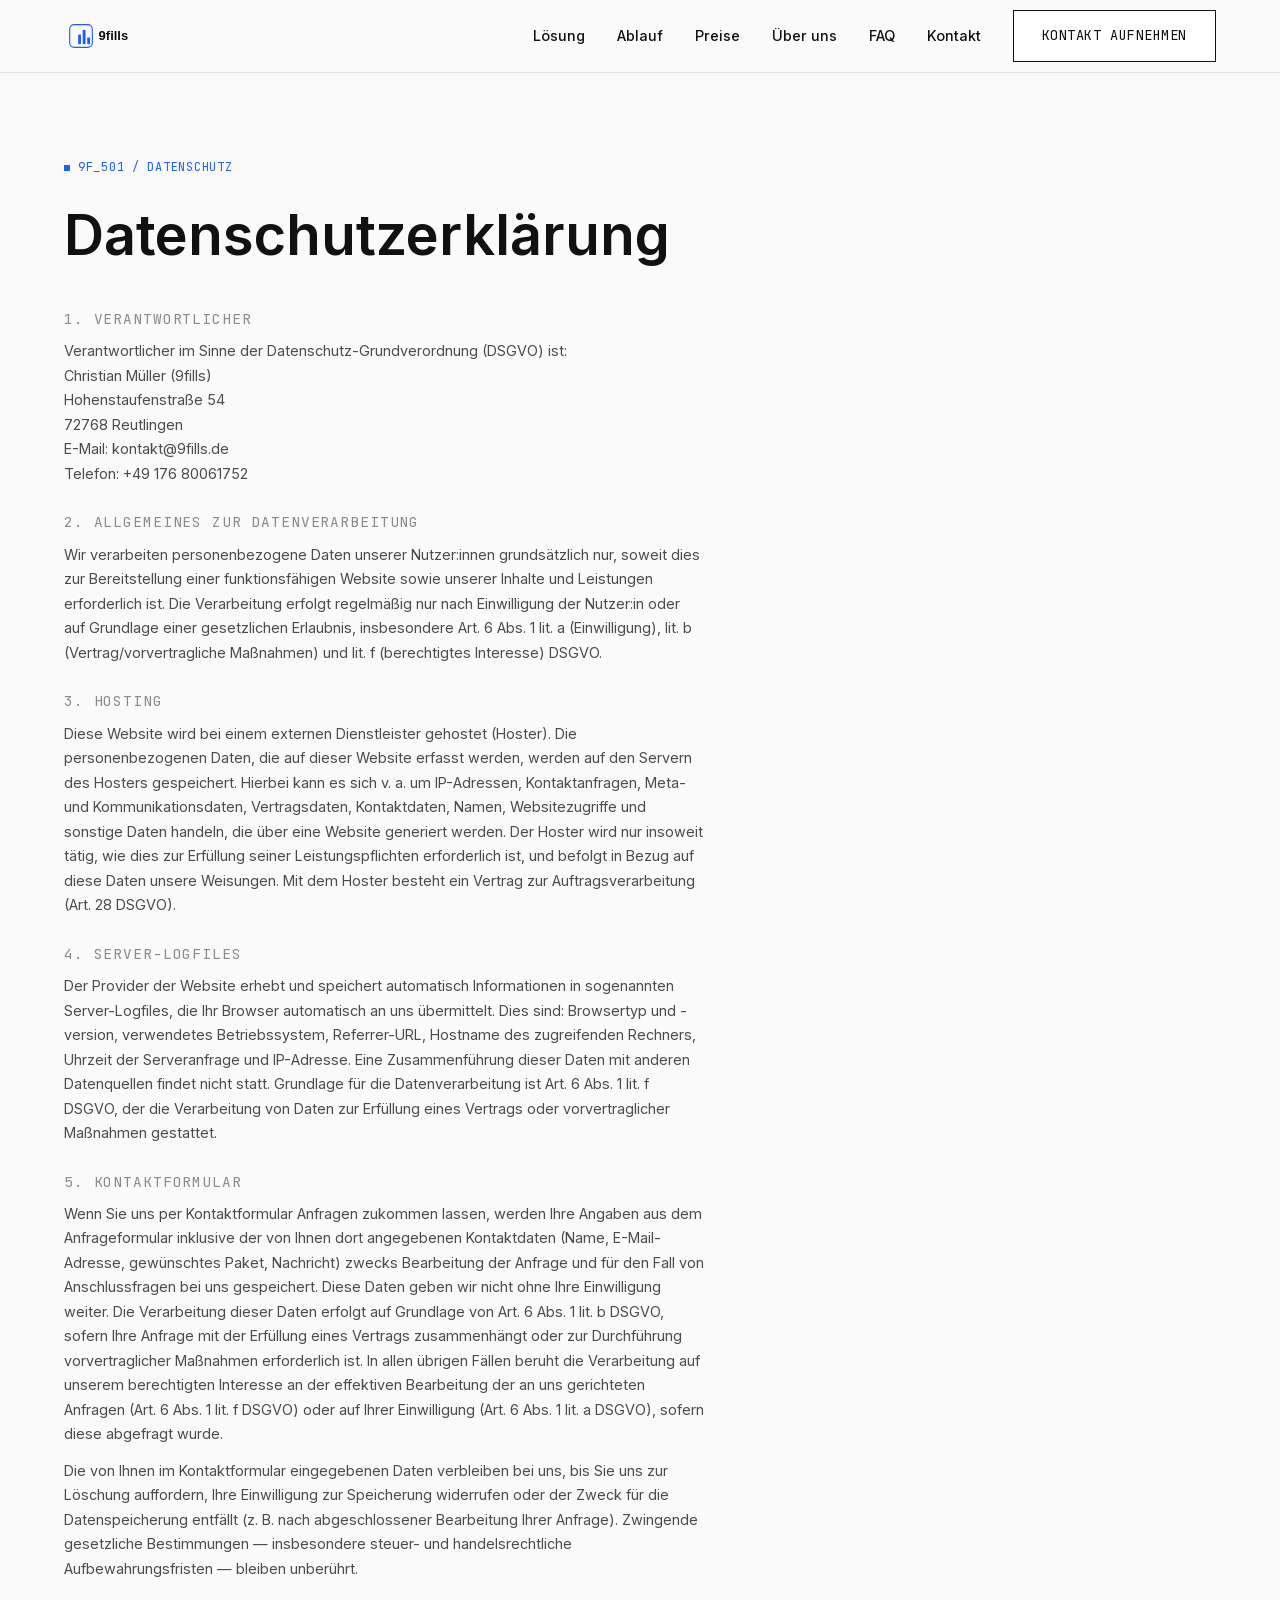
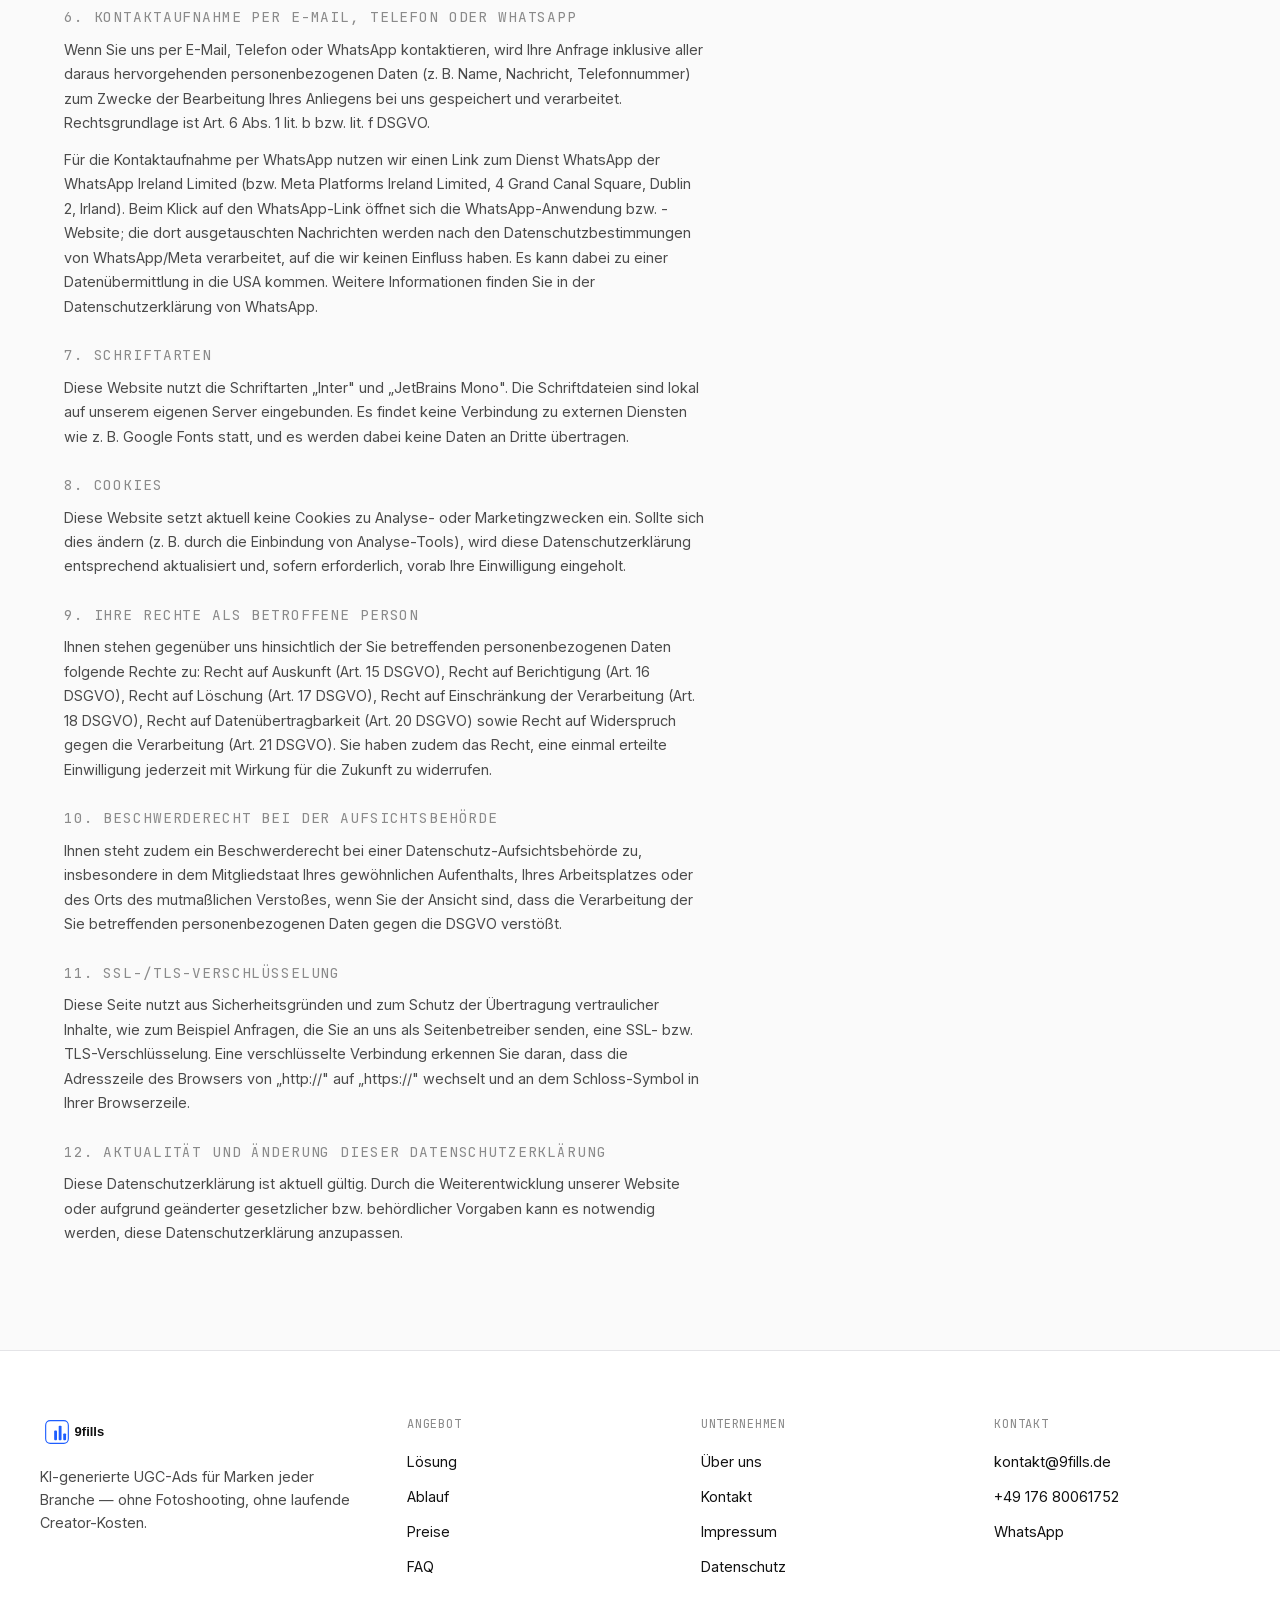
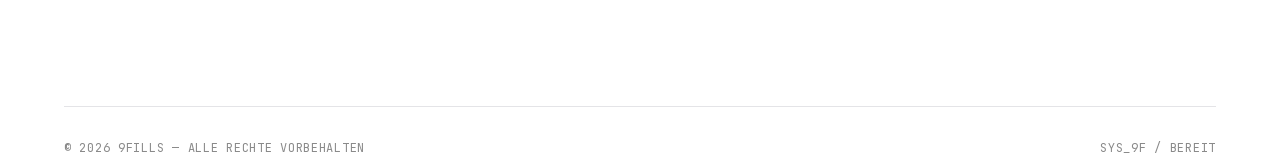
==== datenschutz.html @ e7138eb1 "Initial commit: 9fills website" ====
<!DOCTYPE html>
<html lang="de">
<head>
<meta charset="UTF-8">
<meta name="viewport" content="width=device-width, initial-scale=1.0">
<title>Datenschutz — 9fills</title>
<meta name="description" content="Datenschutzerklärung von 9fills.">
<link rel="icon" type="image/svg+xml" href="assets/9fills-favicon.svg">
<link rel="stylesheet" href="css/style.css?v=6">
</head>
<body>
<a class="skip-link" href="#main">Zum Inhalt springen</a>

<header class="site-header">
  <div class="container header-inner">
    <a href="index.html" class="logo" aria-label="9fills — zur Startseite">
      <img src="assets/9fills-logo-combined-inter.svg" alt="9fills" width="160" height="40">
    </a>
    <div class="nav-wrap">
      <nav class="main-nav" aria-label="Hauptnavigation">
        <ul>
          <li><a href="index.html#loesung">Lösung</a></li>
          <li><a href="index.html#ablauf">Ablauf</a></li>
          <li><a href="index.html#preise">Preise</a></li>
          <li><a href="index.html#ueber-uns">Über uns</a></li>
          <li><a href="index.html#faq">FAQ</a></li>
          <li><a href="index.html#kontakt">Kontakt</a></li>
        </ul>
      </nav>
      <a href="index.html#kontakt" class="btn header-cta">Kontakt aufnehmen</a>
      <button class="nav-toggle" id="nav-toggle" aria-expanded="false" aria-controls="mobile-nav" aria-label="Menü öffnen">
        <span></span><span></span><span></span>
      </button>
    </div>
  </div>
  <nav class="mobile-nav" id="mobile-nav" aria-label="Mobile Navigation">
    <ul>
      <li><a href="index.html#loesung">Lösung</a></li>
      <li><a href="index.html#ablauf">Ablauf</a></li>
      <li><a href="index.html#preise">Preise</a></li>
      <li><a href="index.html#ueber-uns">Über uns</a></li>
      <li><a href="index.html#faq">FAQ</a></li>
      <li><a href="index.html#kontakt">Kontakt</a></li>
    </ul>
  </nav>
</header>

<main id="main">
  <section class="section">
    <div class="container">
      <p class="mono-label eyebrow">9F_501 / DATENSCHUTZ</p>
      <h1 style="margin-top:24px;">Datenschutzerklärung</h1>

      <!-- TODO: vor Live-Schaltung durch einen Anwalt oder Fachdienst (z.B. eRecht24, Trusted Shops) prüfen lassen. -->
      <div class="legal-block">
        <div>
          <p class="mono-label">1. Verantwortlicher</p>
          <p>
            Verantwortlicher im Sinne der Datenschutz-Grundverordnung (DSGVO) ist:<br>
            Christian Müller (9fills)<br>
            Hohenstaufenstraße 54<br>
            72768 Reutlingen<br>
            E-Mail: <a href="mailto:kontakt@9fills.de">kontakt@9fills.de</a><br>
            Telefon: <a href="tel:+4917680061752">+49 176 80061752</a>
          </p>
        </div>

        <div>
          <p class="mono-label">2. Allgemeines zur Datenverarbeitung</p>
          <p>
            Wir verarbeiten personenbezogene Daten unserer Nutzer:innen grundsätzlich nur, soweit dies zur Bereitstellung einer funktionsfähigen Website sowie unserer Inhalte und Leistungen erforderlich ist. Die Verarbeitung erfolgt regelmäßig nur nach Einwilligung der Nutzer:in oder auf Grundlage einer gesetzlichen Erlaubnis, insbesondere Art. 6 Abs. 1 lit. a (Einwilligung), lit. b (Vertrag/vorvertragliche Maßnahmen) und lit. f (berechtigtes Interesse) DSGVO.
          </p>
        </div>

        <div>
          <p class="mono-label">3. Hosting</p>
          <!-- TODO: durch echten Hosting-Anbieter und dessen Standort ersetzen, sobald die Seite live geschaltet ist -->
          <p>
            Diese Website wird bei einem externen Dienstleister gehostet (Hoster). Die personenbezogenen Daten, die auf dieser Website erfasst werden, werden auf den Servern des Hosters gespeichert. Hierbei kann es sich v. a. um IP-Adressen, Kontaktanfragen, Meta- und Kommunikationsdaten, Vertragsdaten, Kontaktdaten, Namen, Websitezugriffe und sonstige Daten handeln, die über eine Website generiert werden. Der Hoster wird nur insoweit tätig, wie dies zur Erfüllung seiner Leistungspflichten erforderlich ist, und befolgt in Bezug auf diese Daten unsere Weisungen. Mit dem Hoster besteht ein Vertrag zur Auftragsverarbeitung (Art. 28 DSGVO).
          </p>
        </div>

        <div>
          <p class="mono-label">4. Server-Logfiles</p>
          <p>
            Der Provider der Website erhebt und speichert automatisch Informationen in sogenannten Server-Logfiles, die Ihr Browser automatisch an uns übermittelt. Dies sind: Browsertyp und -version, verwendetes Betriebssystem, Referrer-URL, Hostname des zugreifenden Rechners, Uhrzeit der Serveranfrage und IP-Adresse. Eine Zusammenführung dieser Daten mit anderen Datenquellen findet nicht statt. Grundlage für die Datenverarbeitung ist Art. 6 Abs. 1 lit. f DSGVO, der die Verarbeitung von Daten zur Erfüllung eines Vertrags oder vorvertraglicher Maßnahmen gestattet.
          </p>
        </div>

        <div>
          <p class="mono-label">5. Kontaktformular</p>
          <p>
            Wenn Sie uns per Kontaktformular Anfragen zukommen lassen, werden Ihre Angaben aus dem Anfrageformular inklusive der von Ihnen dort angegebenen Kontaktdaten (Name, E-Mail-Adresse, gewünschtes Paket, Nachricht) zwecks Bearbeitung der Anfrage und für den Fall von Anschlussfragen bei uns gespeichert. Diese Daten geben wir nicht ohne Ihre Einwilligung weiter. Die Verarbeitung dieser Daten erfolgt auf Grundlage von Art. 6 Abs. 1 lit. b DSGVO, sofern Ihre Anfrage mit der Erfüllung eines Vertrags zusammenhängt oder zur Durchführung vorvertraglicher Maßnahmen erforderlich ist. In allen übrigen Fällen beruht die Verarbeitung auf unserem berechtigten Interesse an der effektiven Bearbeitung der an uns gerichteten Anfragen (Art. 6 Abs. 1 lit. f DSGVO) oder auf Ihrer Einwilligung (Art. 6 Abs. 1 lit. a DSGVO), sofern diese abgefragt wurde.
          </p>
          <p style="margin-top:12px;">
            Die von Ihnen im Kontaktformular eingegebenen Daten verbleiben bei uns, bis Sie uns zur Löschung auffordern, Ihre Einwilligung zur Speicherung widerrufen oder der Zweck für die Datenspeicherung entfällt (z. B. nach abgeschlossener Bearbeitung Ihrer Anfrage). Zwingende gesetzliche Bestimmungen — insbesondere steuer- und handelsrechtliche Aufbewahrungsfristen — bleiben unberührt.
          </p>
          <!-- TODO: sobald ein echter Formular-Endpunkt (z.B. E-Mail-Versand, CRM) angebunden ist, hier ergänzen, welcher Dienst konkret genutzt wird. -->
        </div>

        <div>
          <p class="mono-label">6. Kontaktaufnahme per E-Mail, Telefon oder WhatsApp</p>
          <p>
            Wenn Sie uns per E-Mail, Telefon oder WhatsApp kontaktieren, wird Ihre Anfrage inklusive aller daraus hervorgehenden personenbezogenen Daten (z. B. Name, Nachricht, Telefonnummer) zum Zwecke der Bearbeitung Ihres Anliegens bei uns gespeichert und verarbeitet. Rechtsgrundlage ist Art. 6 Abs. 1 lit. b bzw. lit. f DSGVO.
          </p>
          <p style="margin-top:12px;">
            Für die Kontaktaufnahme per WhatsApp nutzen wir einen Link zum Dienst WhatsApp der WhatsApp Ireland Limited (bzw. Meta Platforms Ireland Limited, 4 Grand Canal Square, Dublin 2, Irland). Beim Klick auf den WhatsApp-Link öffnet sich die WhatsApp-Anwendung bzw. -Website; die dort ausgetauschten Nachrichten werden nach den Datenschutzbestimmungen von WhatsApp/Meta verarbeitet, auf die wir keinen Einfluss haben. Es kann dabei zu einer Datenübermittlung in die USA kommen. Weitere Informationen finden Sie in der <a href="https://www.whatsapp.com/legal/privacy-policy" target="_blank" rel="noopener">Datenschutzerklärung von WhatsApp</a>.
          </p>
        </div>

        <div>
          <p class="mono-label">7. Schriftarten</p>
          <p>
            Diese Website nutzt die Schriftarten „Inter" und „JetBrains Mono". Die Schriftdateien sind lokal auf unserem eigenen Server eingebunden. Es findet keine Verbindung zu externen Diensten wie z. B. Google Fonts statt, und es werden dabei keine Daten an Dritte übertragen.
          </p>
        </div>

        <div>
          <p class="mono-label">8. Cookies</p>
          <p>
            Diese Website setzt aktuell keine Cookies zu Analyse- oder Marketingzwecken ein. Sollte sich dies ändern (z. B. durch die Einbindung von Analyse-Tools), wird diese Datenschutzerklärung entsprechend aktualisiert und, sofern erforderlich, vorab Ihre Einwilligung eingeholt.
          </p>
        </div>

        <div>
          <p class="mono-label">9. Ihre Rechte als betroffene Person</p>
          <p>
            Ihnen stehen gegenüber uns hinsichtlich der Sie betreffenden personenbezogenen Daten folgende Rechte zu: Recht auf Auskunft (Art. 15 DSGVO), Recht auf Berichtigung (Art. 16 DSGVO), Recht auf Löschung (Art. 17 DSGVO), Recht auf Einschränkung der Verarbeitung (Art. 18 DSGVO), Recht auf Datenübertragbarkeit (Art. 20 DSGVO) sowie Recht auf Widerspruch gegen die Verarbeitung (Art. 21 DSGVO). Sie haben zudem das Recht, eine einmal erteilte Einwilligung jederzeit mit Wirkung für die Zukunft zu widerrufen.
          </p>
        </div>

        <div>
          <p class="mono-label">10. Beschwerderecht bei der Aufsichtsbehörde</p>
          <p>
            Ihnen steht zudem ein Beschwerderecht bei einer Datenschutz-Aufsichtsbehörde zu, insbesondere in dem Mitgliedstaat Ihres gewöhnlichen Aufenthalts, Ihres Arbeitsplatzes oder des Orts des mutmaßlichen Verstoßes, wenn Sie der Ansicht sind, dass die Verarbeitung der Sie betreffenden personenbezogenen Daten gegen die DSGVO verstößt.
          </p>
        </div>

        <div>
          <p class="mono-label">11. SSL-/TLS-Verschlüsselung</p>
          <!-- TODO: sicherstellen, dass die Live-Domain per SSL/TLS (https) ausgeliefert wird, und diesen Abschnitt entsprechend bestätigen -->
          <p>
            Diese Seite nutzt aus Sicherheitsgründen und zum Schutz der Übertragung vertraulicher Inhalte, wie zum Beispiel Anfragen, die Sie an uns als Seitenbetreiber senden, eine SSL- bzw. TLS-Verschlüsselung. Eine verschlüsselte Verbindung erkennen Sie daran, dass die Adresszeile des Browsers von „http://" auf „https://" wechselt und an dem Schloss-Symbol in Ihrer Browserzeile.
          </p>
        </div>

        <div>
          <p class="mono-label">12. Aktualität und Änderung dieser Datenschutzerklärung</p>
          <p>
            Diese Datenschutzerklärung ist aktuell gültig. Durch die Weiterentwicklung unserer Website oder aufgrund geänderter gesetzlicher bzw. behördlicher Vorgaben kann es notwendig werden, diese Datenschutzerklärung anzupassen.
          </p>
        </div>
      </div>
    </div>
  </section>
</main>

<footer class="site-footer">
  <div class="container footer-inner">
    <div class="footer-about">
      <a href="index.html" class="logo" aria-label="9fills — zur Startseite">
        <img src="assets/9fills-logo-combined-inter.svg" alt="9fills" width="140" height="35">
      </a>
      <p>KI-generierte UGC-Ads für Marken jeder Branche — ohne Fotoshooting, ohne laufende Creator-Kosten.</p>
    </div>

    <div class="footer-col">
      <p class="mono-label">Angebot</p>
      <ul>
        <li><a href="index.html#loesung">Lösung</a></li>
        <li><a href="index.html#ablauf">Ablauf</a></li>
        <li><a href="index.html#preise">Preise</a></li>
        <li><a href="index.html#faq">FAQ</a></li>
      </ul>
    </div>

    <div class="footer-col">
      <p class="mono-label">Unternehmen</p>
      <ul>
        <li><a href="index.html#ueber-uns">Über uns</a></li>
        <li><a href="index.html#kontakt">Kontakt</a></li>
        <li><a href="impressum.html">Impressum</a></li>
        <li><a href="datenschutz.html">Datenschutz</a></li>
      </ul>
    </div>

    <div class="footer-col">
      <p class="mono-label">Kontakt</p>
      <ul>
        <li><a href="mailto:kontakt@9fills.de">kontakt@9fills.de</a></li>
        <li><a href="tel:+4917680061752">+49 176 80061752</a></li>
        <li><a href="https://wa.me/4917680061752" target="_blank" rel="noopener">WhatsApp</a></li>
      </ul>
    </div>
  </div>

  <div class="container">
    <div class="footer-bottom">
      <p class="mono-label">© 2026 9FILLS — ALLE RECHTE VORBEHALTEN</p>
      <p class="mono-label">SYS_9F / BEREIT</p>
    </div>
  </div>
</footer>

<script src="js/main.js"></script>
</body>
</html>
---- css/style.css ----
/* =============================================================
   9fills – Stylesheet
   System/Tech-Ästhetik auf hellem Grund.
   ============================================================= */

/* ---------- Lokal gehostete Schriften (statt Google Fonts CDN) ---------- */
@font-face {
  font-family: "Inter";
  font-style: normal;
  font-weight: 400 700;
  font-display: swap;
  src: url("../assets/fonts/inter-variable.woff2") format("woff2");
}
@font-face {
  font-family: "JetBrains Mono";
  font-style: normal;
  font-weight: 400 600;
  font-display: swap;
  src: url("../assets/fonts/jetbrains-mono-variable.woff2") format("woff2");
}

:root {
  --color-brand: #1e5eff;
  --color-brand-dark: #1848cc;
  --color-brand-light: #eef3ff;

  --color-ink: #111111;
  --color-ink-soft: #4b4b4b;
  --color-ink-faint: #8a8a8a;

  --color-bg: #fafafa;
  --color-bg-alt: #f1f2f4;
  --color-border: #e4e4e7;
  --color-white: #ffffff;

  --font-sans: "Inter", -apple-system, BlinkMacSystemFont, "Segoe UI", Roboto,
    Helvetica, Arial, sans-serif;
  --font-mono: "JetBrains Mono", ui-monospace, "SFMono-Regular", Menlo,
    Consolas, monospace;

  --container-max: 1200px;
  --header-height: 72px;
}

/* ---------- Reset ---------- */
*,
*::before,
*::after {
  box-sizing: border-box;
}
html {
  scroll-behavior: smooth;
  scroll-padding-top: calc(var(--header-height) + 24px);
}
body {
  margin: 0;
  font-family: var(--font-sans);
  color: var(--color-ink);
  background: var(--color-bg);
  line-height: 1.6;
  -webkit-font-smoothing: antialiased;
}
img,
svg {
  max-width: 100%;
  display: block;
}
a {
  color: inherit;
  text-decoration: none;
}
ul {
  margin: 0;
  padding: 0;
  list-style: none;
}
h1,
h2,
h3,
h4,
p,
dl,
dd,
figure {
  margin: 0;
}
button {
  font: inherit;
  cursor: pointer;
  background: none;
}
input,
textarea,
select {
  font: inherit;
  color: inherit;
}

:focus-visible {
  outline: 2px solid var(--color-brand);
  outline-offset: 2px;
}

.skip-link {
  position: absolute;
  left: -9999px;
  top: 0;
  z-index: 100;
  background: var(--color-ink);
  color: var(--color-white);
  padding: 12px 20px;
  font-size: 0.9rem;
}
.skip-link:focus {
  left: 12px;
  top: 12px;
}

.sr-only {
  position: absolute;
  width: 1px;
  height: 1px;
  padding: 0;
  margin: -1px;
  overflow: hidden;
  clip: rect(0, 0, 0, 0);
  white-space: nowrap;
  border: 0;
}

/* ---------- Layout helpers ---------- */
.container {
  width: 100%;
  max-width: var(--container-max);
  margin: 0 auto;
  padding: 0 24px;
}

.section {
  padding: 80px 0;
}
.section--tight {
  padding: 64px 0;
}
.section--alt {
  background: var(--color-white);
  border-top: 1px solid var(--color-border);
  border-bottom: 1px solid var(--color-border);
}

.mono-label {
  font-family: var(--font-mono);
  letter-spacing: 0.06em;
  text-transform: uppercase;
  font-size: 0.75rem;
}

.eyebrow {
  display: inline-flex;
  align-items: center;
  gap: 8px;
  color: var(--color-brand);
}
.eyebrow-row {
  display: flex;
  align-items: center;
  gap: 12px;
  flex-wrap: wrap;
}
.badge-new {
  display: inline-flex;
  align-items: center;
  background: var(--color-brand);
  color: var(--color-white);
  padding: 4px 10px;
  font-family: var(--font-mono);
  font-size: 0.7rem;
  letter-spacing: 0.06em;
  text-transform: uppercase;
}
.badge-new-sm {
  display: inline-flex;
  align-items: center;
  background: var(--color-brand);
  color: var(--color-white);
  padding: 2px 6px;
  margin-left: 6px;
  font-family: var(--font-mono);
  font-size: 0.6rem;
  letter-spacing: 0.04em;
  text-transform: uppercase;
  vertical-align: middle;
  position: relative;
  top: -1px;
}
.eyebrow::before {
  content: "";
  display: inline-block;
  width: 6px;
  height: 6px;
  background: var(--color-brand);
}

h1,
.h1 {
  font-size: clamp(2.25rem, 4.5vw, 3.5rem);
  font-weight: 600;
  line-height: 1.15;
}
h2,
.h2 {
  font-size: clamp(1.75rem, 3vw, 2.5rem);
  font-weight: 600;
  line-height: 1.2;
}
h3,
.h3 {
  font-size: 1.25rem;
  font-weight: 600;
}
.lede {
  font-size: 1.125rem;
  line-height: 1.65;
  color: var(--color-ink-soft);
}

/* ---------- Buttons ---------- */
.btn {
  display: inline-flex;
  align-items: center;
  justify-content: center;
  gap: 8px;
  border: 1px solid var(--color-ink);
  padding: 14px 28px;
  font-family: var(--font-mono);
  font-size: 0.85rem;
  letter-spacing: 0.04em;
  text-transform: uppercase;
  color: var(--color-ink);
  background: var(--color-white);
  transition: background-color 0.15s ease, color 0.15s ease, border-color 0.15s ease;
}
.btn:hover {
  border-color: var(--color-brand);
  color: var(--color-brand);
}
.btn-primary {
  background: var(--color-ink);
  color: var(--color-white);
  border-color: var(--color-ink);
}
.btn-primary:hover {
  background: var(--color-brand);
  border-color: var(--color-brand);
  color: var(--color-white);
}
.btn-block {
  width: 100%;
}
.btn:disabled {
  opacity: 0.6;
  cursor: not-allowed;
}

/* ---------- Header ---------- */
.site-header {
  position: sticky;
  top: 0;
  z-index: 50;
  background: rgba(250, 250, 250, 0.92);
  backdrop-filter: blur(6px);
  border-bottom: 1px solid var(--color-border);
}
.header-inner {
  height: var(--header-height);
  display: flex;
  align-items: center;
  justify-content: space-between;
  width: 100%;
}
.logo img {
  height: 34px;
  width: auto;
}
.nav-wrap {
  display: flex;
  align-items: center;
  gap: 24px;
}
.main-nav {
  display: none;
}
.main-nav ul {
  display: flex;
  align-items: center;
  gap: 32px;
}
.main-nav a {
  font-size: 0.9rem;
  font-weight: 500;
  transition: color 0.15s ease;
}
.main-nav a:hover,
.main-nav a.active {
  color: var(--color-brand);
}
.header-cta {
  display: none;
}

.nav-toggle {
  display: flex;
  flex-direction: column;
  justify-content: center;
  align-items: center;
  gap: 5px;
  width: 40px;
  height: 40px;
  border: 1px solid var(--color-border);
}
.nav-toggle span {
  display: block;
  width: 18px;
  height: 2px;
  background: var(--color-ink);
  transition: transform 0.2s ease, opacity 0.2s ease;
}
.nav-toggle[aria-expanded="true"] span:nth-child(1) {
  transform: translateY(7px) rotate(45deg);
}
.nav-toggle[aria-expanded="true"] span:nth-child(2) {
  opacity: 0;
}
.nav-toggle[aria-expanded="true"] span:nth-child(3) {
  transform: translateY(-7px) rotate(-45deg);
}

.mobile-nav {
  display: none;
  border-bottom: 1px solid var(--color-border);
  background: var(--color-bg);
}
.mobile-nav.is-open {
  display: block;
}
.mobile-nav ul {
  display: flex;
  flex-direction: column;
}
.mobile-nav li {
  border-top: 1px solid var(--color-border);
}
.mobile-nav a {
  display: block;
  padding: 16px 24px;
  font-size: 0.9rem;
  font-weight: 500;
}
.mobile-nav a:hover,
.mobile-nav a.active {
  color: var(--color-brand);
}

@media (min-width: 860px) {
  .main-nav {
    display: block;
  }
  .main-nav ul {
    gap: 32px;
  }
  .header-cta {
    display: inline-flex;
  }
  .nav-wrap {
    gap: 32px;
  }
  .nav-toggle {
    display: none;
  }
}

/* ---------- Footer ---------- */
.site-footer {
  border-top: 1px solid var(--color-border);
  background: var(--color-white);
}
.footer-inner {
  padding: 64px 0;
  display: grid;
  gap: 48px;
  grid-template-columns: 1fr;
}
.footer-about p {
  margin-top: 16px;
  max-width: 320px;
  font-size: 0.9rem;
  color: var(--color-ink-soft);
}
.footer-col .mono-label {
  color: var(--color-ink-faint);
}
.footer-col ul {
  margin-top: 16px;
  display: flex;
  flex-direction: column;
  gap: 12px;
  font-size: 0.9rem;
}
.footer-col a:hover {
  color: var(--color-brand);
}
.footer-social {
  margin-top: 24px;
  display: flex;
  gap: 16px;
  font-size: 0.9rem;
}
.footer-bottom {
  margin-top: 64px;
  padding-top: 32px;
  border-top: 1px solid var(--color-border);
  display: flex;
  flex-direction: column;
  gap: 12px;
  color: var(--color-ink-faint);
}

@media (min-width: 700px) {
  .footer-inner {
    grid-template-columns: 1.3fr 1fr 1fr 1fr;
  }
  .footer-bottom {
    flex-direction: row;
    align-items: center;
    justify-content: space-between;
  }
}

/* ---------- Hero ---------- */
.hero {
  padding: 64px 0 80px;
}
.hero h1 {
  margin-top: 24px;
  max-width: 760px;
}
.hero .lede {
  margin-top: 24px;
  max-width: 620px;
}
.hero-actions {
  margin-top: 40px;
  display: flex;
  flex-wrap: wrap;
  gap: 16px;
}

/* ---------- Stat badges ---------- */
.stat-grid {
  margin-top: 64px;
  display: grid;
  grid-template-columns: repeat(2, 1fr);
  gap: 16px;
}
@media (min-width: 700px) {
  .stat-grid {
    grid-template-columns: repeat(4, 1fr);
  }
}
.stat-badge {
  border: 1px solid var(--color-border);
  background: var(--color-white);
  padding: 18px 20px;
}
.stat-badge .value {
  font-size: 1.5rem;
  font-weight: 600;
}
.stat-badge .label {
  margin-top: 4px;
  color: var(--color-ink-faint);
}

/* ---------- Wayfinder cards (Startseite) ---------- */
.wayfinder-grid {
  display: grid;
  grid-template-columns: 1fr;
  gap: 24px;
}
@media (min-width: 800px) {
  .wayfinder-grid {
    grid-template-columns: 1fr 1fr;
  }
}
.wayfinder-card {
  display: flex;
  flex-direction: column;
  justify-content: space-between;
  border: 1px solid var(--color-border);
  background: var(--color-white);
  padding: 40px;
  min-height: 320px;
  transition: border-color 0.15s ease;
}
.wayfinder-card:hover {
  border-color: var(--color-brand);
}
.wayfinder-card h2 {
  margin-top: 24px;
}
.wayfinder-card p {
  margin-top: 16px;
  max-width: 380px;
  color: var(--color-ink-soft);
}
.wayfinder-cta {
  margin-top: 40px;
  display: inline-flex;
  align-items: center;
  gap: 8px;
  color: var(--color-brand);
}
.wayfinder-card:hover .wayfinder-cta .arrow {
  transform: translateX(4px);
}
.wayfinder-cta .arrow {
  transition: transform 0.15s ease;
}

/* ---------- USP / Warum cards ---------- */
.usp-grid {
  margin-top: 48px;
  display: grid;
  grid-template-columns: 1fr;
  gap: 24px;
}
@media (min-width: 700px) {
  .usp-grid {
    grid-template-columns: 1fr 1fr;
  }
}
.usp-card {
  border: 1px solid var(--color-border);
  background: var(--color-white);
  padding: 32px;
}
.usp-card h3 {
  margin-bottom: 8px;
}
.usp-card p {
  color: var(--color-ink-soft);
  font-size: 0.95rem;
}

/* ---------- Social proof ---------- */
.social-proof {
  background: var(--color-bg-alt);
  border-top: 1px solid var(--color-border);
  border-bottom: 1px solid var(--color-border);
}
.social-proof-inner {
  padding: 64px 0;
}
.social-proof h2 {
  text-align: center;
  color: var(--color-ink-faint);
}
.logo-slots {
  margin-top: 32px;
  display: grid;
  grid-template-columns: repeat(2, 1fr);
  gap: 16px;
}
@media (min-width: 700px) {
  .logo-slots {
    grid-template-columns: repeat(5, 1fr);
  }
}
.logo-slot {
  height: 64px;
  display: flex;
  align-items: center;
  justify-content: center;
  border: 1px dashed var(--color-border);
  background: var(--color-white);
  color: var(--color-ink-faint);
}

/* ---------- Numbered modules ---------- */
.module-grid {
  margin-top: 48px;
  display: grid;
  grid-template-columns: 1fr;
  gap: 24px;
}
@media (min-width: 700px) {
  .module-grid {
    grid-template-columns: repeat(3, 1fr);
  }
}
.module-card {
  border: 1px solid var(--color-border);
  background: var(--color-white);
  padding: 32px;
  transition: border-color 0.15s ease;
}
.module-card:hover {
  border-color: var(--color-brand);
}
.module-card .mono-label {
  color: var(--color-ink-faint);
}
.module-card h3 {
  margin-top: 24px;
}
.module-card p {
  margin-top: 12px;
  color: var(--color-ink-soft);
  font-size: 0.95rem;
}

/* ---------- Process steps ---------- */
.process-list {
  margin-top: 48px;
  max-width: 560px;
}
.process-step {
  position: relative;
  display: flex;
  gap: 24px;
  padding-bottom: 48px;
}
.process-step:last-child {
  padding-bottom: 0;
}
.process-step-marker {
  display: flex;
  flex-direction: column;
  align-items: center;
  flex-shrink: 0;
}
.process-step-number {
  width: 48px;
  height: 48px;
  display: flex;
  align-items: center;
  justify-content: center;
  border: 1px solid var(--color-ink);
  font-family: var(--font-mono);
  font-size: 0.9rem;
}
.process-step-line {
  margin-top: 8px;
  width: 1px;
  flex: 1;
  background: var(--color-border);
}
.process-step-body {
  padding-top: 8px;
}
.process-step-body h3 {
  margin-bottom: 8px;
}
.process-step-body p {
  max-width: 380px;
  color: var(--color-ink-soft);
  font-size: 0.95rem;
}

/* ---------- Placeholder cards (case studies, examples, photos) ---------- */
.placeholder-grid {
  margin-top: 48px;
  display: grid;
  grid-template-columns: 1fr;
  gap: 24px;
}
@media (min-width: 700px) {
  .placeholder-grid {
    grid-template-columns: repeat(3, 1fr);
  }
}
.placeholder-card {
  aspect-ratio: 4 / 3;
  display: flex;
  flex-direction: column;
  align-items: center;
  justify-content: center;
  gap: 8px;
  border: 1px dashed var(--color-border);
  background: var(--color-bg-alt);
  text-align: center;
}
.placeholder-card .mono-label {
  color: var(--color-ink-faint);
}
.placeholder-card p {
  color: var(--color-ink-soft);
  font-size: 0.9rem;
}
.placeholder-card--square {
  aspect-ratio: 1 / 1;
}
.placeholder-card--vertical {
  aspect-ratio: 9 / 16;
  max-width: 240px;
  margin: 0 auto;
}
.placeholder-grid--videos {
  max-width: 560px;
  grid-template-columns: repeat(2, 1fr);
}
.placeholder-card--video {
  position: relative;
  overflow: hidden;
  border: 1px solid var(--color-border);
  background: var(--color-ink);
  padding: 0;
}
.placeholder-card--video video {
  width: 100%;
  height: 100%;
  object-fit: cover;
}
.placeholder-card--video .video-caption {
  position: absolute;
  left: 16px;
  bottom: 16px;
  color: var(--color-white);
  margin: 0;
}

/* ---------- Pricing ---------- */
.pricing-grid {
  margin-top: 48px;
  display: grid;
  grid-template-columns: 1fr;
  gap: 24px;
}
@media (min-width: 900px) {
  .pricing-grid {
    grid-template-columns: repeat(3, 1fr);
  }
}
.pricing-card {
  display: flex;
  flex-direction: column;
  border: 1px solid var(--color-border);
  background: var(--color-white);
  padding: 32px;
}
.pricing-card--highlighted {
  border: 2px solid var(--color-brand);
}
.pricing-badge {
  align-self: flex-start;
  margin-bottom: 16px;
  background: var(--color-brand);
  color: var(--color-white);
  padding: 4px 10px;
  font-size: 0.7rem;
}
.pricing-card .mono-label {
  color: var(--color-ink-faint);
}
.pricing-card h3 {
  margin-top: 12px;
}
.pricing-card .pricing-desc {
  margin-top: 8px;
  font-size: 0.9rem;
  color: var(--color-ink-soft);
}
.pricing-price {
  margin-top: 24px;
  display: flex;
  flex-wrap: wrap;
  align-items: baseline;
  gap: 4px 8px;
}
.pricing-price .amount {
  font-size: 1.875rem;
  font-weight: 600;
  white-space: nowrap;
}
.pricing-price .note {
  color: var(--color-ink-faint);
}
.pricing-videos {
  margin-top: 8px;
  font-size: 1.05rem;
  font-weight: 600;
  color: var(--color-brand);
}
.pricing-videos-hint {
  margin-top: 4px;
  font-size: 0.85rem;
  color: var(--color-ink-faint);
}
.pricing-features {
  margin-top: 32px;
  flex: 1;
  display: flex;
  flex-direction: column;
  gap: 12px;
  font-size: 0.9rem;
  color: var(--color-ink-soft);
}
.pricing-features li {
  display: flex;
  gap: 10px;
}
.pricing-features li::before {
  content: "+";
  color: var(--color-brand);
  font-weight: 600;
}
.pricing-card .btn {
  margin-top: 32px;
}

/* ---------- Testimonials ---------- */
.testimonial-grid {
  margin-top: 48px;
  display: grid;
  grid-template-columns: 1fr;
  gap: 24px;
}
@media (min-width: 700px) {
  .testimonial-grid {
    grid-template-columns: 1fr 1fr;
  }
}
.testimonial-card {
  display: flex;
  flex-direction: column;
  justify-content: space-between;
  height: 100%;
  border: 1px solid var(--color-border);
  background: var(--color-white);
  padding: 32px;
}
.testimonial-card blockquote {
  font-size: 1rem;
  line-height: 1.6;
}
.testimonial-author {
  margin-top: 32px;
  display: flex;
  align-items: center;
  gap: 12px;
}
.testimonial-avatar {
  width: 40px;
  height: 40px;
  display: flex;
  align-items: center;
  justify-content: center;
  border: 1px solid var(--color-border);
  background: var(--color-bg-alt);
  font-size: 0.75rem;
  color: var(--color-ink-faint);
}
.testimonial-author .name {
  font-size: 0.9rem;
  font-weight: 500;
}
.testimonial-author .role {
  color: var(--color-ink-faint);
}

/* ---------- CTA banner ---------- */
.cta-banner {
  display: flex;
  flex-direction: column;
  gap: 24px;
  border: 1px solid var(--color-ink);
  background: var(--color-ink);
  color: var(--color-white);
  padding: 48px 32px;
}
.cta-banner.cta-banner--brand {
  border-color: var(--color-brand);
  background: var(--color-brand);
}
.cta-banner .mono-label {
  color: rgba(255, 255, 255, 0.7);
}
.cta-banner h2 {
  margin-top: 12px;
  font-size: clamp(1.5rem, 3vw, 2rem);
}
.cta-banner .btn {
  flex-shrink: 0;
  border-color: var(--color-white);
  background: var(--color-white);
  color: var(--color-ink);
}
.cta-banner .btn:hover {
  background: var(--color-ink);
  color: var(--color-white);
  border-color: var(--color-ink);
}
.cta-banner--brand .btn {
  color: var(--color-brand);
}
.cta-banner--brand .btn:hover {
  background: var(--color-white);
  color: var(--color-white);
  background: var(--color-ink);
  border-color: var(--color-ink);
}

@media (min-width: 700px) {
  .cta-banner {
    flex-direction: row;
    align-items: center;
    justify-content: space-between;
    padding: 48px;
  }
}

/* ---------- Video mockup ---------- */
.video-mockup {
  position: relative;
  margin-top: 40px;
  aspect-ratio: 16 / 9;
  display: flex;
  align-items: center;
  justify-content: center;
  border: 1px solid var(--color-border);
  background: var(--color-ink);
}
.video-mockup .play-button {
  width: 64px;
  height: 64px;
  border-radius: 50%;
  border: 2px solid rgba(255, 255, 255, 0.8);
  display: flex;
  align-items: center;
  justify-content: center;
}
.video-mockup .play-button svg {
  width: 24px;
  height: 24px;
  margin-left: 3px;
  fill: white;
}
.video-mockup .video-label {
  position: absolute;
  bottom: 16px;
  left: 16px;
  color: rgba(255, 255, 255, 0.7);
}

/* ---------- Forms ---------- */
.form-field {
  margin-bottom: 24px;
}
.form-field label {
  display: block;
  margin-bottom: 8px;
  color: var(--color-ink-faint);
}
.form-field input,
.form-field select,
.form-field textarea {
  width: 100%;
  border: 1px solid var(--color-border);
  background: var(--color-white);
  padding: 12px 16px;
  font-size: 0.9rem;
}
.form-field input:focus,
.form-field select:focus,
.form-field textarea:focus {
  border-color: var(--color-brand);
  outline: none;
}
.form-field textarea {
  resize: vertical;
}
.form-success {
  border: 1px solid var(--color-brand);
  background: var(--color-brand-light);
  padding: 32px;
  text-align: center;
}
.form-success .mono-label {
  color: var(--color-brand);
}
.form-success p.title {
  margin-top: 16px;
  font-size: 1.125rem;
  font-weight: 600;
}
.form-success p.note {
  margin-top: 8px;
  color: var(--color-ink-soft);
  font-size: 0.9rem;
}

.contact-layout {
  margin-top: 64px;
  display: grid;
  grid-template-columns: 1fr;
  gap: 64px;
}
@media (min-width: 860px) {
  .contact-layout {
    grid-template-columns: 1fr 320px;
  }
}
.contact-aside h2 {
  margin-bottom: 16px;
}
.contact-aside > div + div {
  margin-top: 40px;
}
.contact-aside a {
  display: block;
  margin-bottom: 4px;
  font-size: 0.9rem;
}
.contact-aside a:hover {
  color: var(--color-brand);
}
.contact-aside .note {
  font-size: 0.9rem;
  color: var(--color-ink-soft);
}

/* ---------- Über uns ---------- */
.about-layout {
  margin-top: 48px;
  display: grid;
  grid-template-columns: 1fr;
  gap: 48px;
}
@media (min-width: 780px) {
  .about-layout {
    grid-template-columns: 320px 1fr;
    gap: 64px;
  }
}
.about-photo {
  aspect-ratio: 4 / 5;
  display: flex;
  align-items: center;
  justify-content: center;
  border: 1px dashed var(--color-border);
  background: var(--color-bg-alt);
}
.about-text {
  max-width: 640px;
}
.about-text p {
  margin-bottom: 20px;
  color: var(--color-ink-soft);
  line-height: 1.7;
}
.about-text .btn {
  margin-top: 8px;
}

/* ---------- Insights ---------- */
.article-grid {
  margin-top: 64px;
  display: grid;
  grid-template-columns: 1fr;
  gap: 24px;
}
@media (min-width: 780px) {
  .article-grid {
    grid-template-columns: repeat(3, 1fr);
  }
}
.article-card {
  display: block;
  border: 1px solid var(--color-border);
  background: var(--color-white);
  padding: 32px;
  transition: border-color 0.15s ease;
}
.article-card:hover {
  border-color: var(--color-brand);
}
.article-card--disabled {
  border-style: dashed;
  background: var(--color-bg-alt);
  opacity: 0.7;
}
.article-card .mono-label {
  color: var(--color-ink-faint);
}
.article-card h2 {
  margin-top: 16px;
  font-size: 1.1rem;
  font-weight: 600;
}
.article-card p {
  margin-top: 12px;
  color: var(--color-ink-soft);
  font-size: 0.9rem;
}
.article-card .read-more {
  margin-top: 24px;
  display: inline-block;
  color: var(--color-brand);
}

.article-body {
  max-width: 700px;
  margin: 0 auto;
}
.article-body .article-meta {
  margin-top: 24px;
  color: var(--color-ink-faint);
}
.article-body h1 {
  margin-top: 16px;
}
.article-body .article-content {
  margin-top: 40px;
}
.article-body .article-content p {
  margin-bottom: 24px;
  color: var(--color-ink-soft);
  line-height: 1.75;
}
.article-back {
  margin-top: 56px;
  padding-top: 32px;
  border-top: 1px solid var(--color-border);
}
.article-back a:hover {
  color: var(--color-brand);
}

/* ---------- FAQ ---------- */
.faq-list {
  margin-top: 48px;
  display: flex;
  flex-direction: column;
  gap: 16px;
  max-width: 720px;
}
.faq-item {
  border: 1px solid var(--color-border);
  background: var(--color-white);
  padding: 24px 28px;
}
.faq-item summary {
  display: flex;
  align-items: center;
  justify-content: space-between;
  gap: 24px;
  cursor: pointer;
  font-weight: 600;
  list-style: none;
}
.faq-item summary::-webkit-details-marker {
  display: none;
}
.faq-item summary::after {
  content: "+";
  flex-shrink: 0;
  width: 24px;
  height: 24px;
  display: flex;
  align-items: center;
  justify-content: center;
  border: 1px solid var(--color-border);
  font-family: var(--font-mono);
  color: var(--color-ink-faint);
}
.faq-item[open] summary::after {
  content: "–";
  color: var(--color-brand);
  border-color: var(--color-brand);
}
.faq-item p {
  margin-top: 16px;
  color: var(--color-ink-soft);
  font-size: 0.95rem;
  line-height: 1.65;
}

/* ---------- Legal pages ---------- */
.legal-block {
  margin-top: 40px;
  max-width: 640px;
}
.legal-block > div {
  margin-bottom: 24px;
}
.legal-block .mono-label {
  color: var(--color-ink-faint);
}
.legal-block p {
  margin-top: 8px;
  color: var(--color-ink-soft);
  line-height: 1.7;
  font-size: 0.9rem;
}
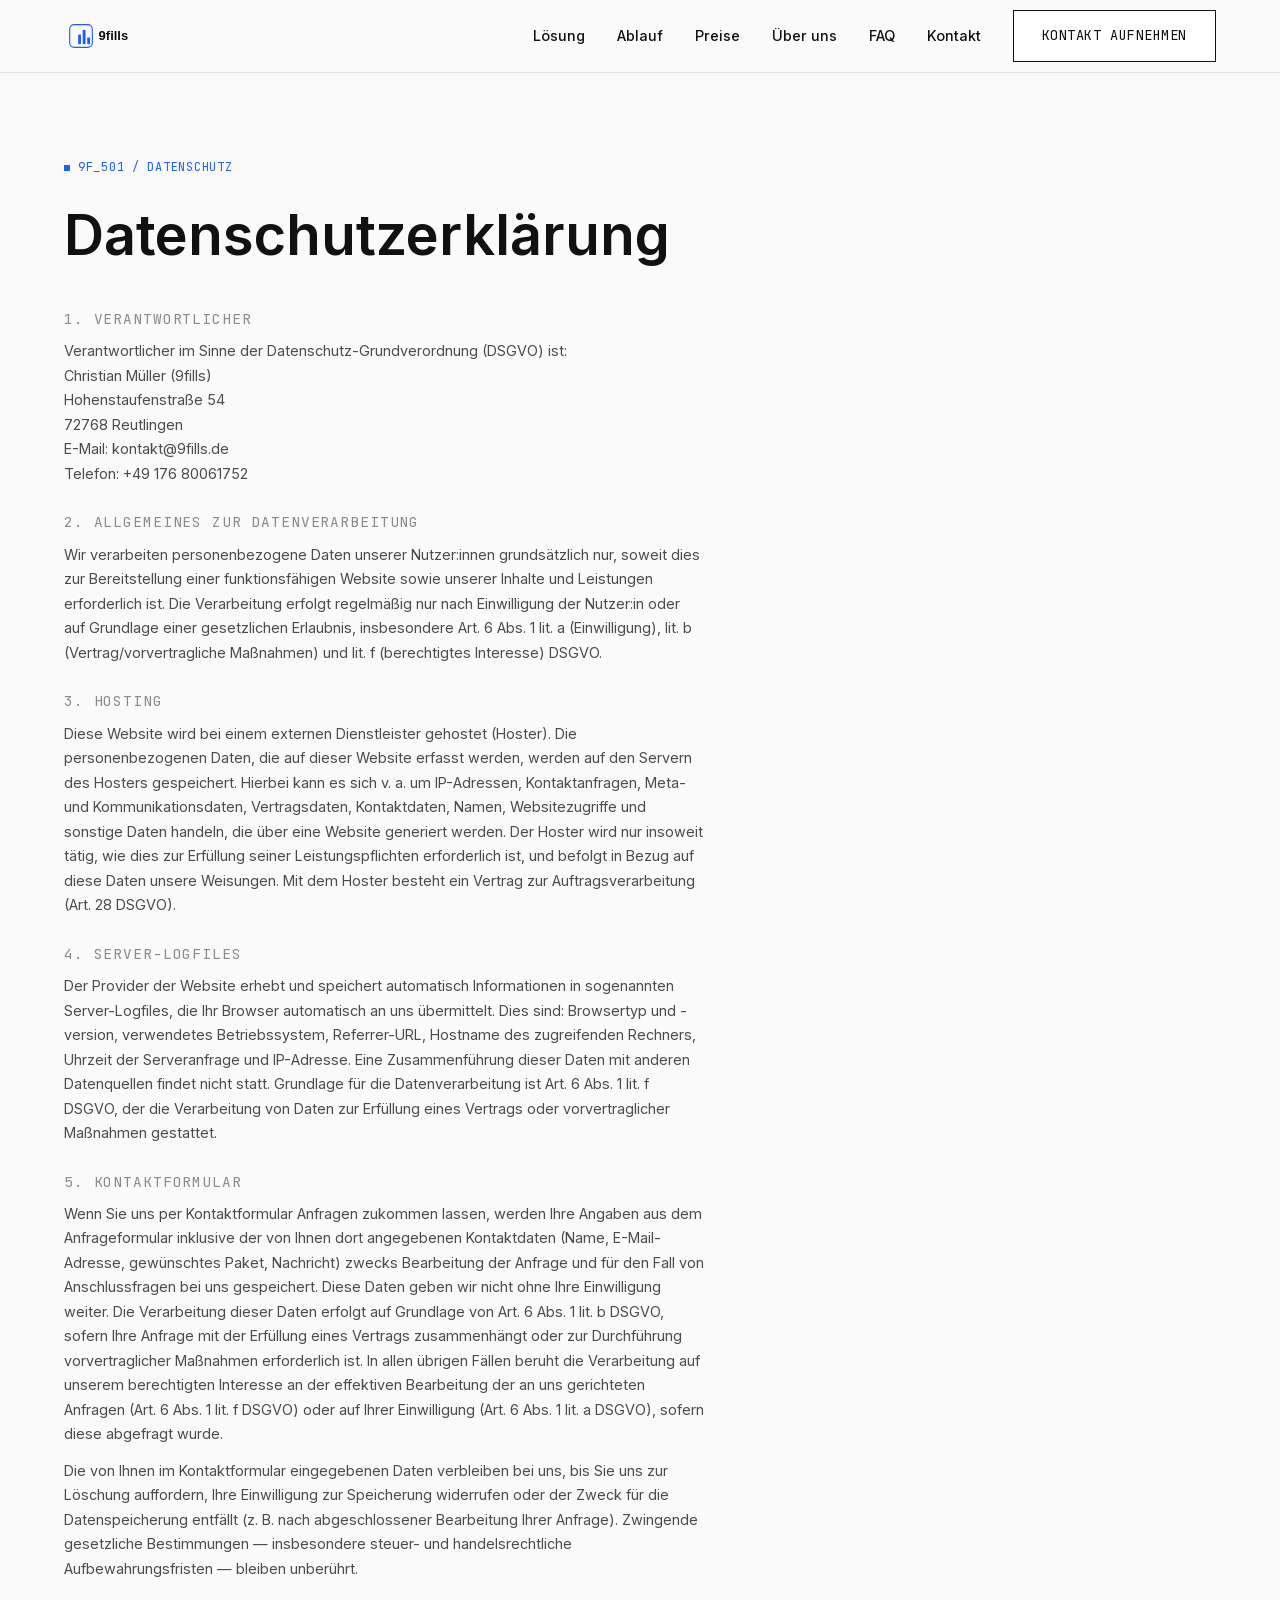
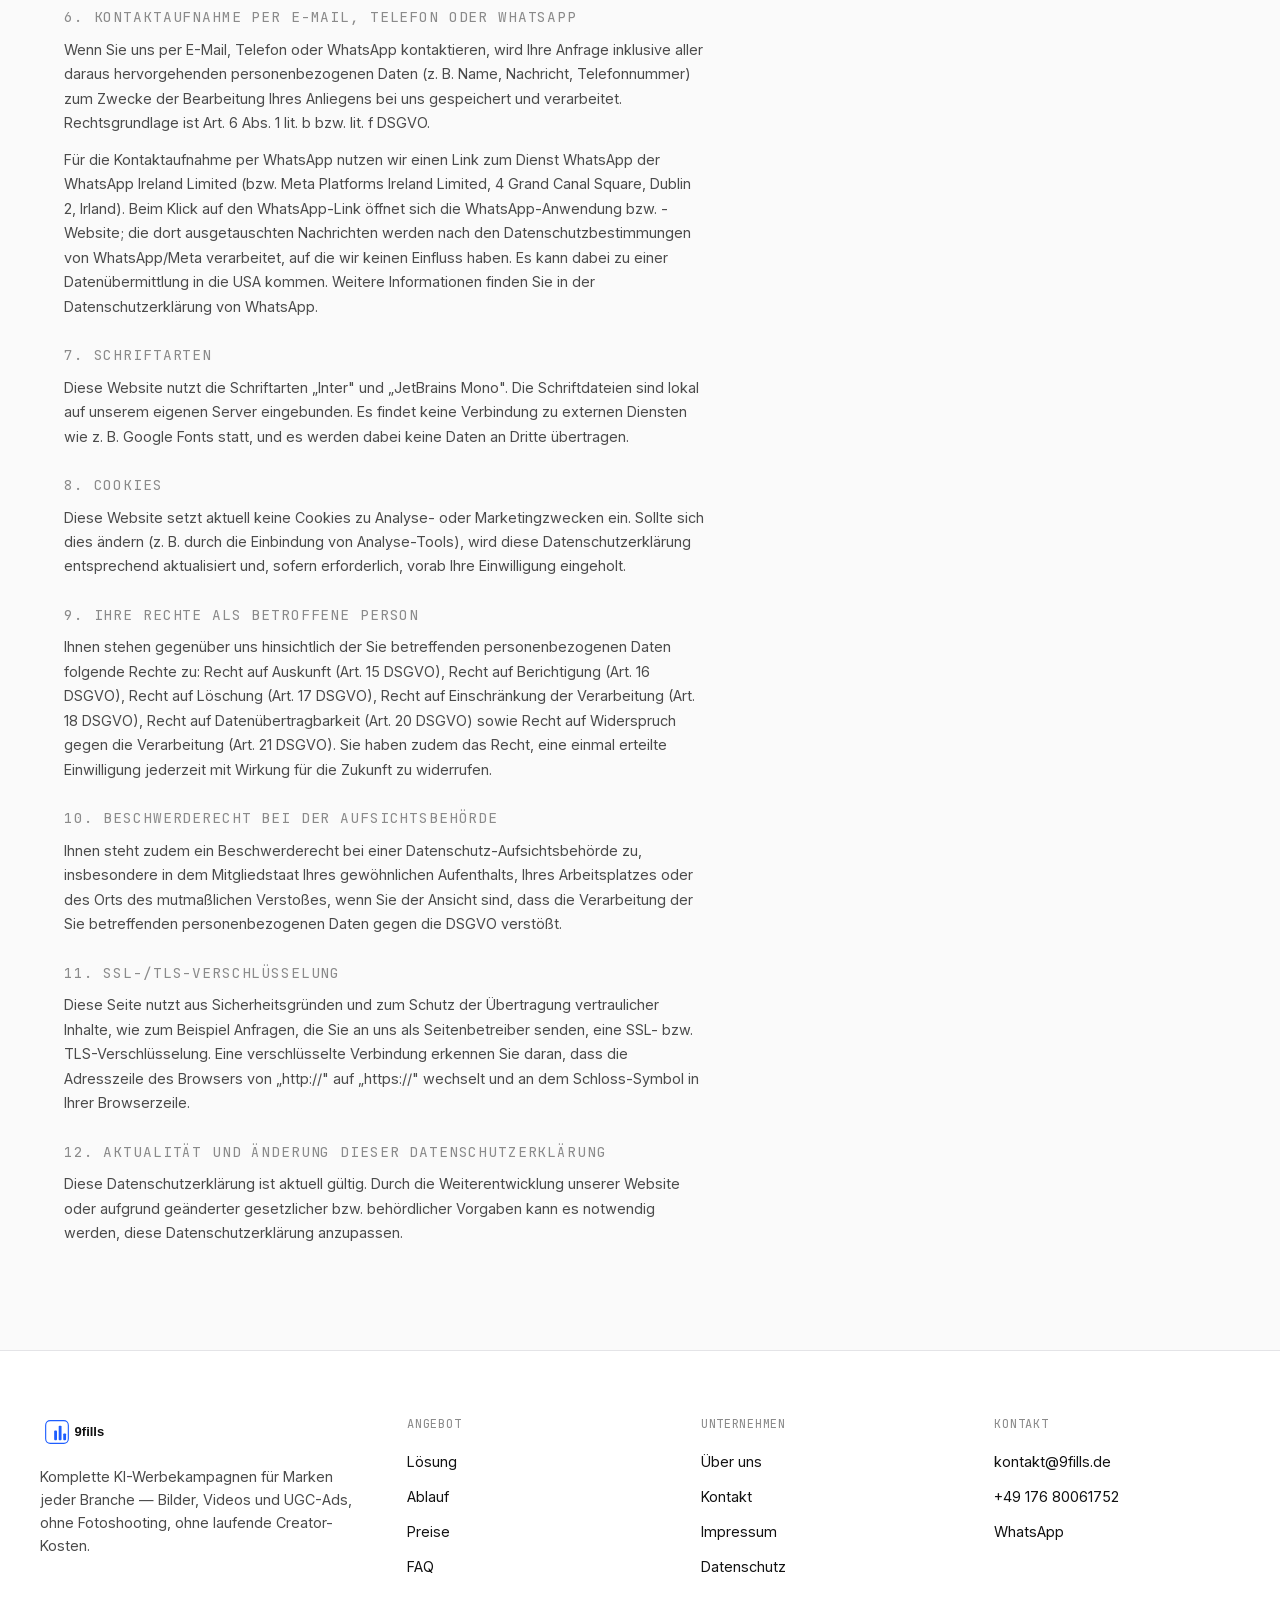
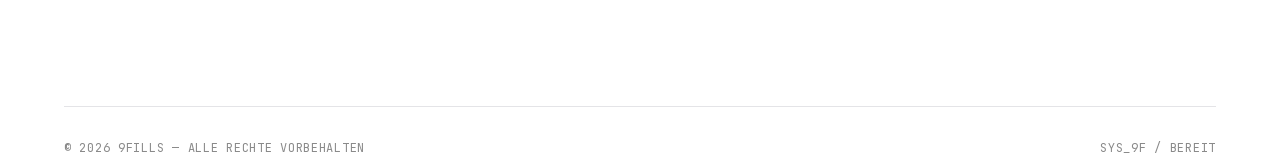
==== commit 77a67adc: "Reposition to full AI ad campaigns (images + video + UGC), update pricing, add real product video" ====
--- a/datenschutz.html
+++ b/datenschutz.html
@@ -161,7 +161,7 @@
       <a href="index.html" class="logo" aria-label="9fills — zur Startseite">
         <img src="assets/9fills-logo-combined-inter.svg" alt="9fills" width="140" height="35">
       </a>
-      <p>KI-generierte UGC-Ads für Marken jeder Branche — ohne Fotoshooting, ohne laufende Creator-Kosten.</p>
+      <p>Komplette KI-Werbekampagnen für Marken jeder Branche — Bilder, Videos und UGC-Ads, ohne Fotoshooting, ohne laufende Creator-Kosten.</p>
     </div>
 
     <div class="footer-col">
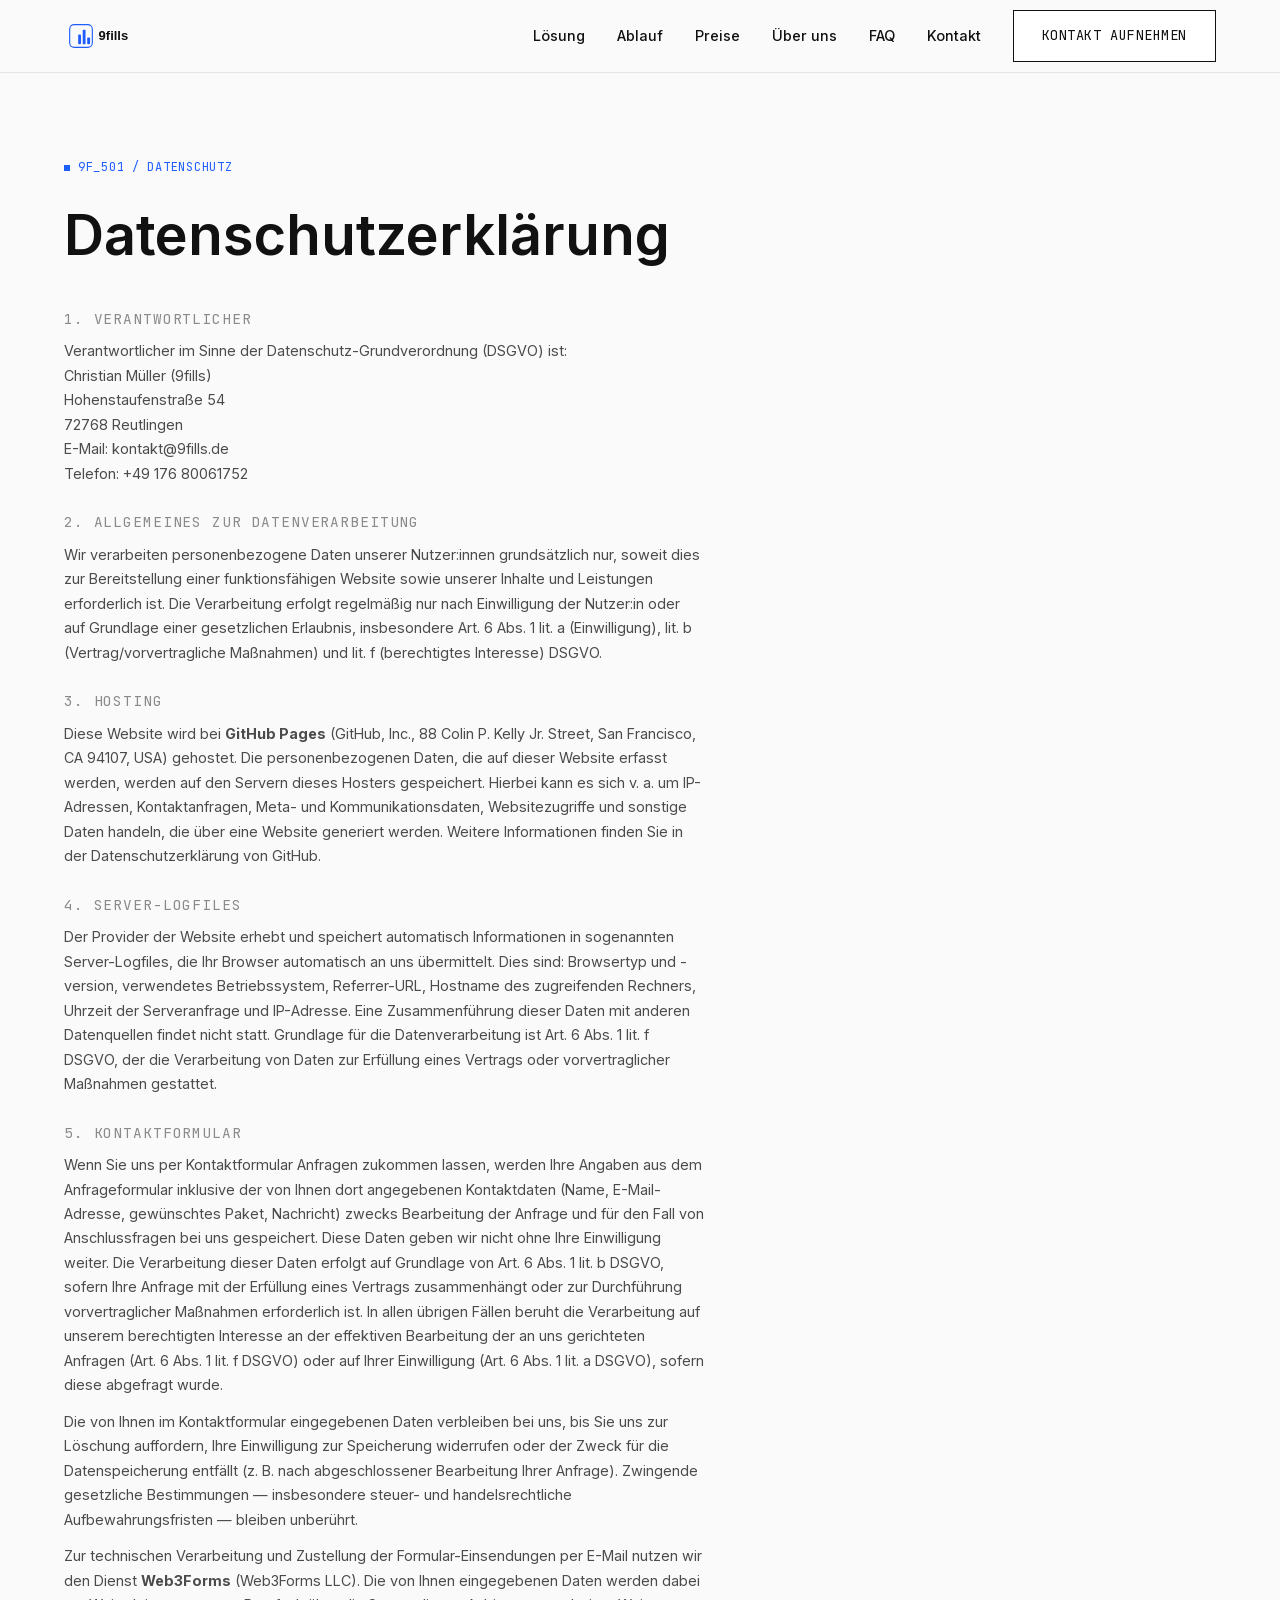
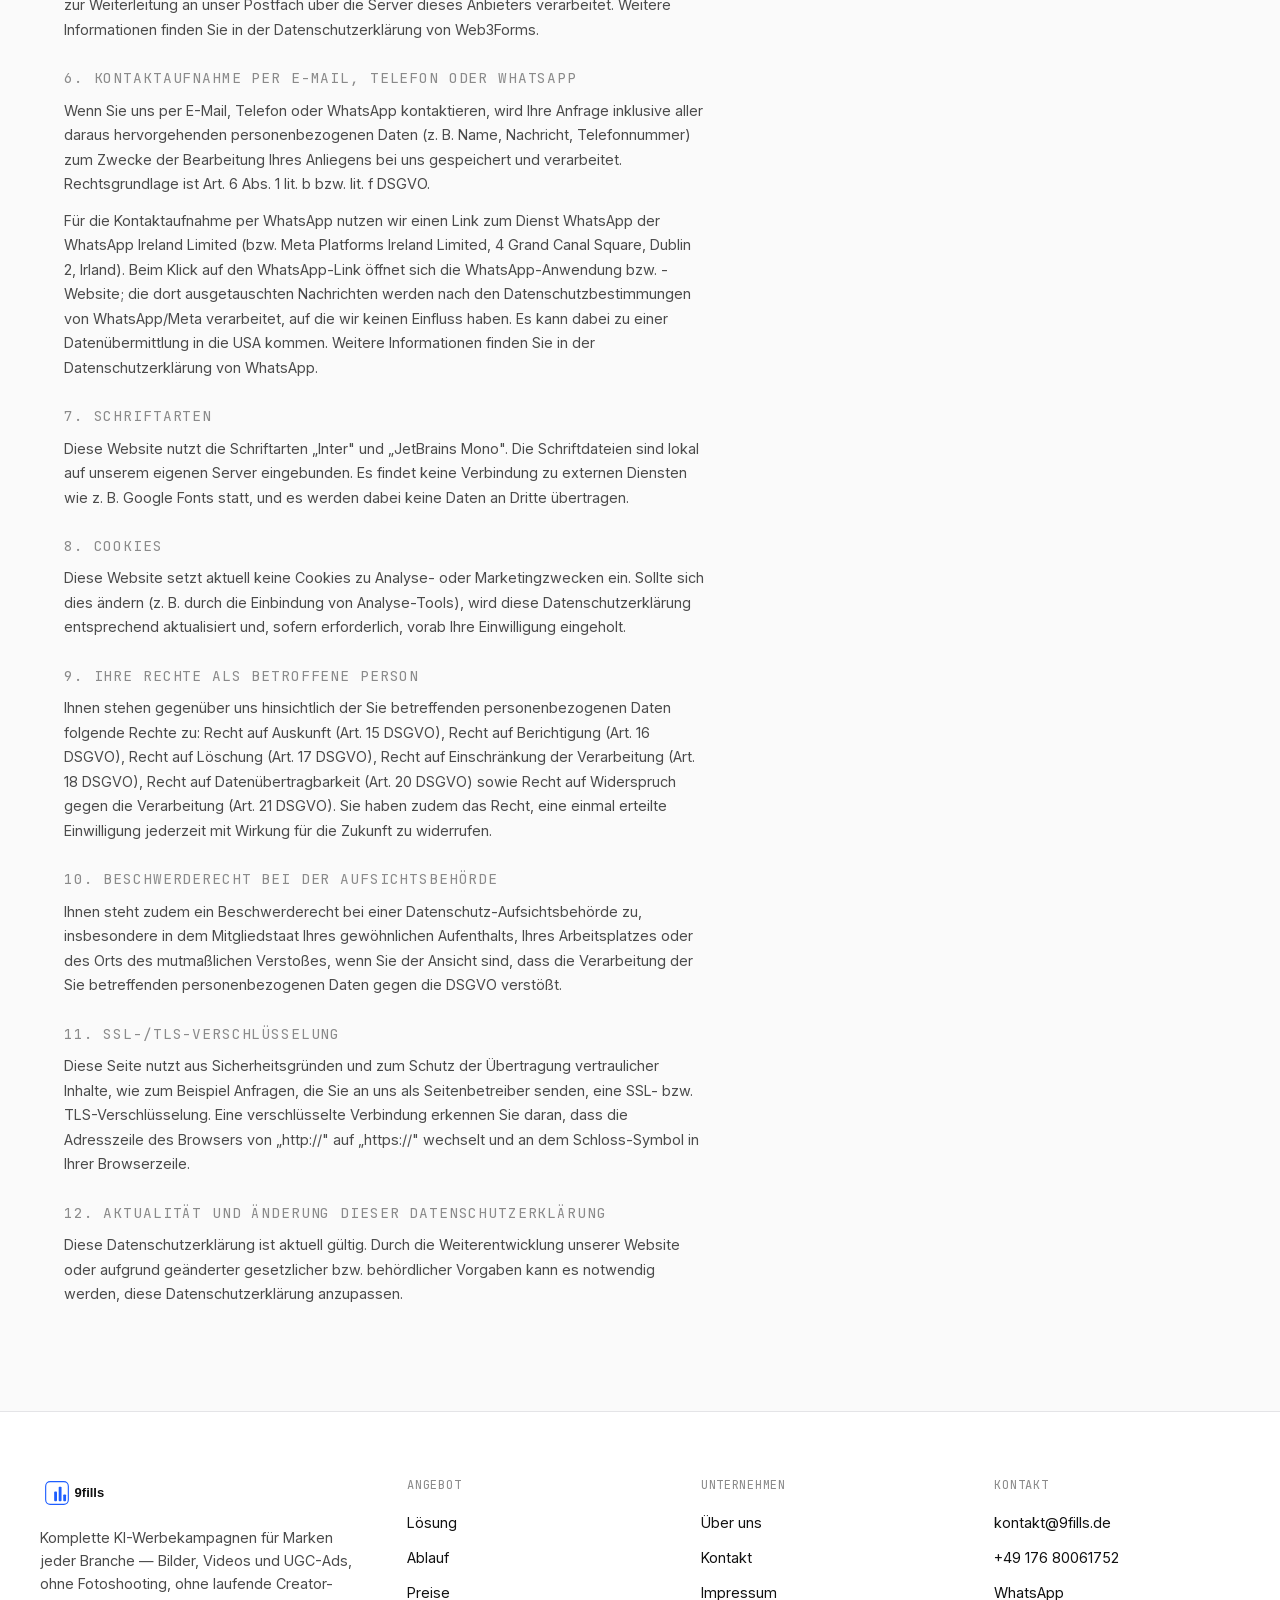
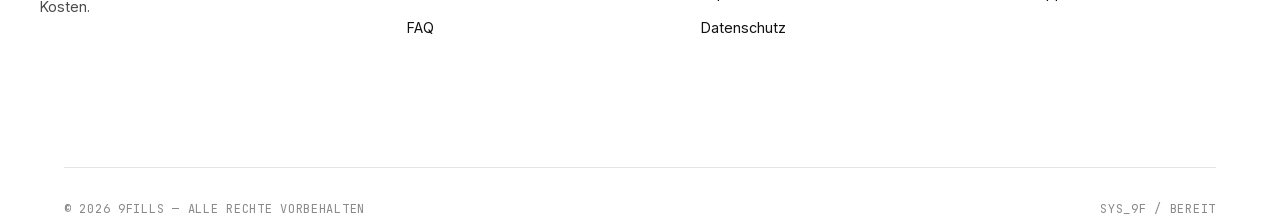
==== commit 7fe8b4e3: "Fix canonical URL, disclose Web3Forms + GitHub Pages hosting in privacy policy, add Saturday hours" ====
--- a/datenschutz.html
+++ b/datenschutz.html
@@ -74,9 +74,8 @@
 
         <div>
           <p class="mono-label">3. Hosting</p>
-          <!-- TODO: durch echten Hosting-Anbieter und dessen Standort ersetzen, sobald die Seite live geschaltet ist -->
-          <p>
-            Diese Website wird bei einem externen Dienstleister gehostet (Hoster). Die personenbezogenen Daten, die auf dieser Website erfasst werden, werden auf den Servern des Hosters gespeichert. Hierbei kann es sich v. a. um IP-Adressen, Kontaktanfragen, Meta- und Kommunikationsdaten, Vertragsdaten, Kontaktdaten, Namen, Websitezugriffe und sonstige Daten handeln, die über eine Website generiert werden. Der Hoster wird nur insoweit tätig, wie dies zur Erfüllung seiner Leistungspflichten erforderlich ist, und befolgt in Bezug auf diese Daten unsere Weisungen. Mit dem Hoster besteht ein Vertrag zur Auftragsverarbeitung (Art. 28 DSGVO).
+          <p>
+            Diese Website wird bei <strong>GitHub Pages</strong> (GitHub, Inc., 88 Colin P. Kelly Jr. Street, San Francisco, CA 94107, USA) gehostet. Die personenbezogenen Daten, die auf dieser Website erfasst werden, werden auf den Servern dieses Hosters gespeichert. Hierbei kann es sich v. a. um IP-Adressen, Kontaktanfragen, Meta- und Kommunikationsdaten, Websitezugriffe und sonstige Daten handeln, die über eine Website generiert werden. Weitere Informationen finden Sie in der <a href="https://docs.github.com/site-policy/privacy-policies/github-privacy-statement" target="_blank" rel="noopener">Datenschutzerklärung von GitHub</a>.
           </p>
         </div>
 
@@ -95,7 +94,9 @@
           <p style="margin-top:12px;">
             Die von Ihnen im Kontaktformular eingegebenen Daten verbleiben bei uns, bis Sie uns zur Löschung auffordern, Ihre Einwilligung zur Speicherung widerrufen oder der Zweck für die Datenspeicherung entfällt (z. B. nach abgeschlossener Bearbeitung Ihrer Anfrage). Zwingende gesetzliche Bestimmungen — insbesondere steuer- und handelsrechtliche Aufbewahrungsfristen — bleiben unberührt.
           </p>
-          <!-- TODO: sobald ein echter Formular-Endpunkt (z.B. E-Mail-Versand, CRM) angebunden ist, hier ergänzen, welcher Dienst konkret genutzt wird. -->
+          <p style="margin-top:12px;">
+            Zur technischen Verarbeitung und Zustellung der Formular-Einsendungen per E-Mail nutzen wir den Dienst <strong>Web3Forms</strong> (Web3Forms LLC). Die von Ihnen eingegebenen Daten werden dabei zur Weiterleitung an unser Postfach über die Server dieses Anbieters verarbeitet. Weitere Informationen finden Sie in der <a href="https://web3forms.com/privacy" target="_blank" rel="noopener">Datenschutzerklärung von Web3Forms</a>.
+          </p>
         </div>
 
         <div>
@@ -138,7 +139,6 @@
 
         <div>
           <p class="mono-label">11. SSL-/TLS-Verschlüsselung</p>
-          <!-- TODO: sicherstellen, dass die Live-Domain per SSL/TLS (https) ausgeliefert wird, und diesen Abschnitt entsprechend bestätigen -->
           <p>
             Diese Seite nutzt aus Sicherheitsgründen und zum Schutz der Übertragung vertraulicher Inhalte, wie zum Beispiel Anfragen, die Sie an uns als Seitenbetreiber senden, eine SSL- bzw. TLS-Verschlüsselung. Eine verschlüsselte Verbindung erkennen Sie daran, dass die Adresszeile des Browsers von „http://" auf „https://" wechselt und an dem Schloss-Symbol in Ihrer Browserzeile.
           </p>
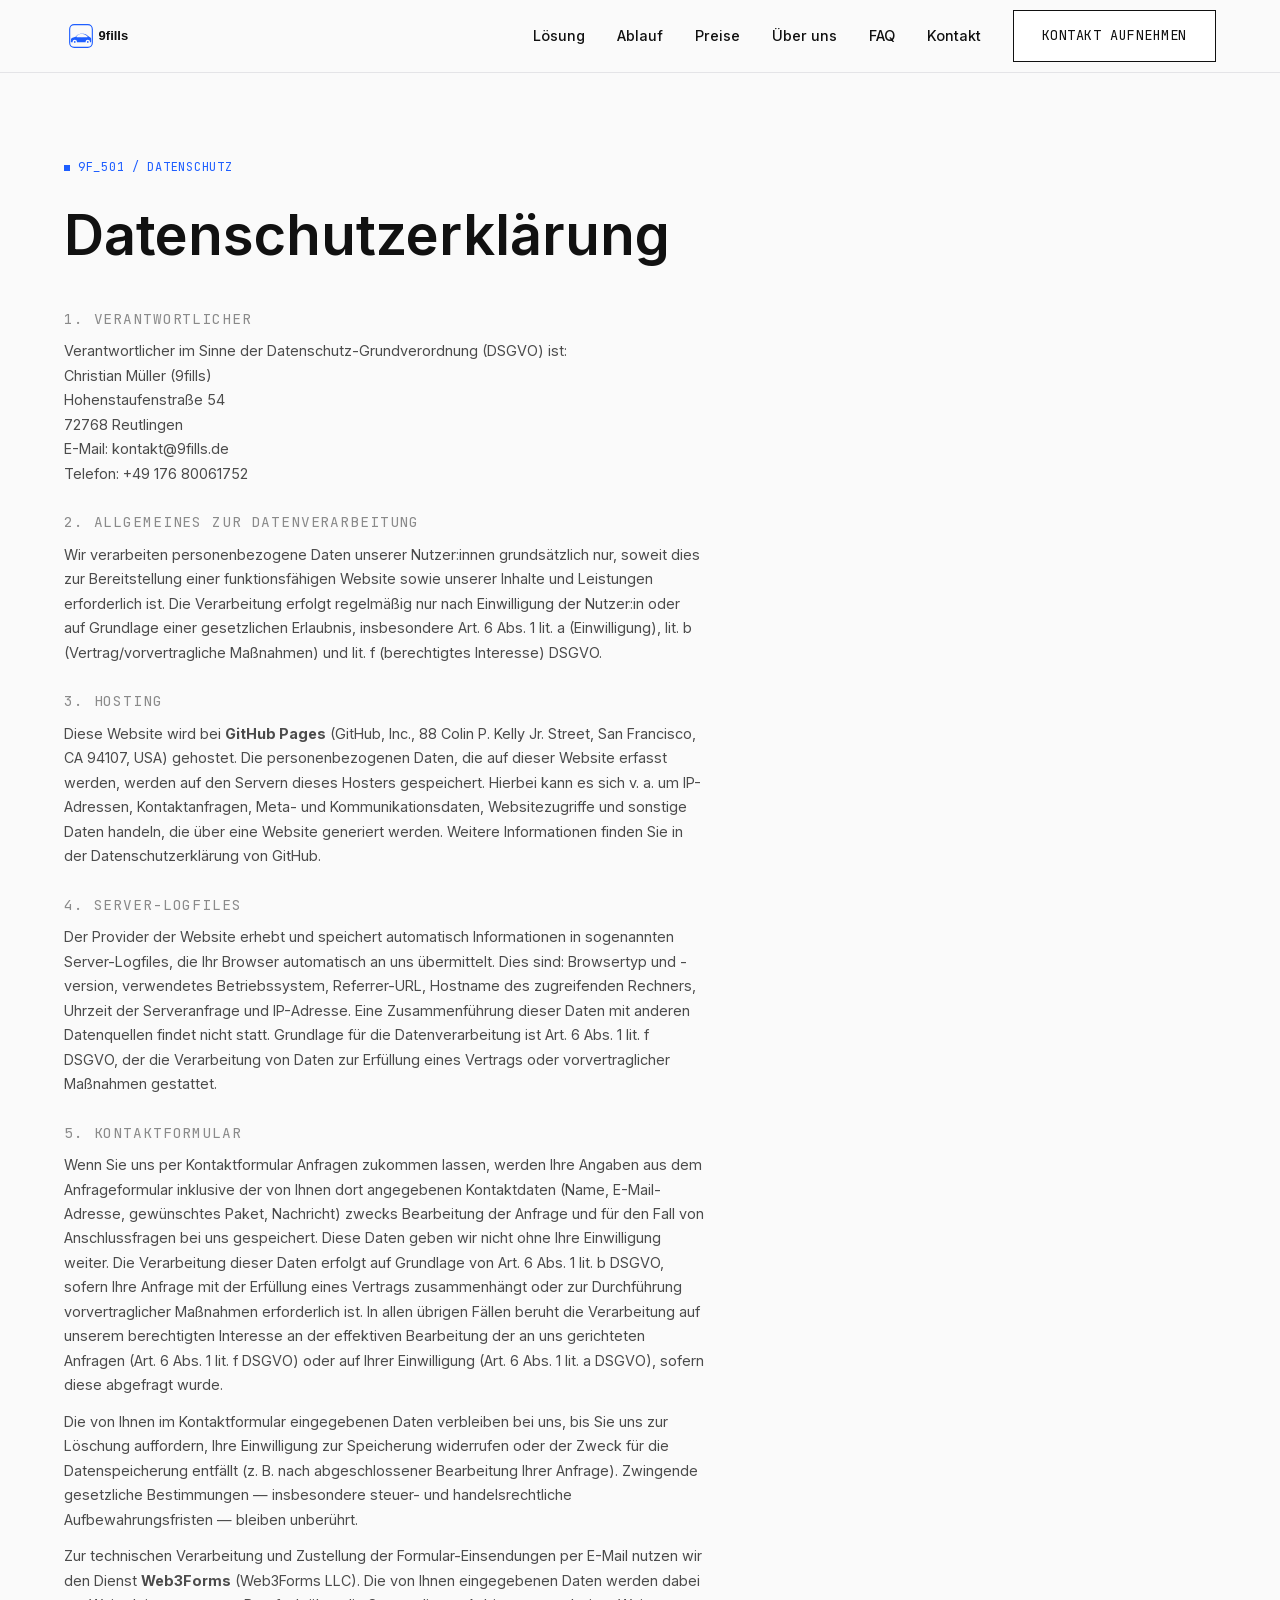
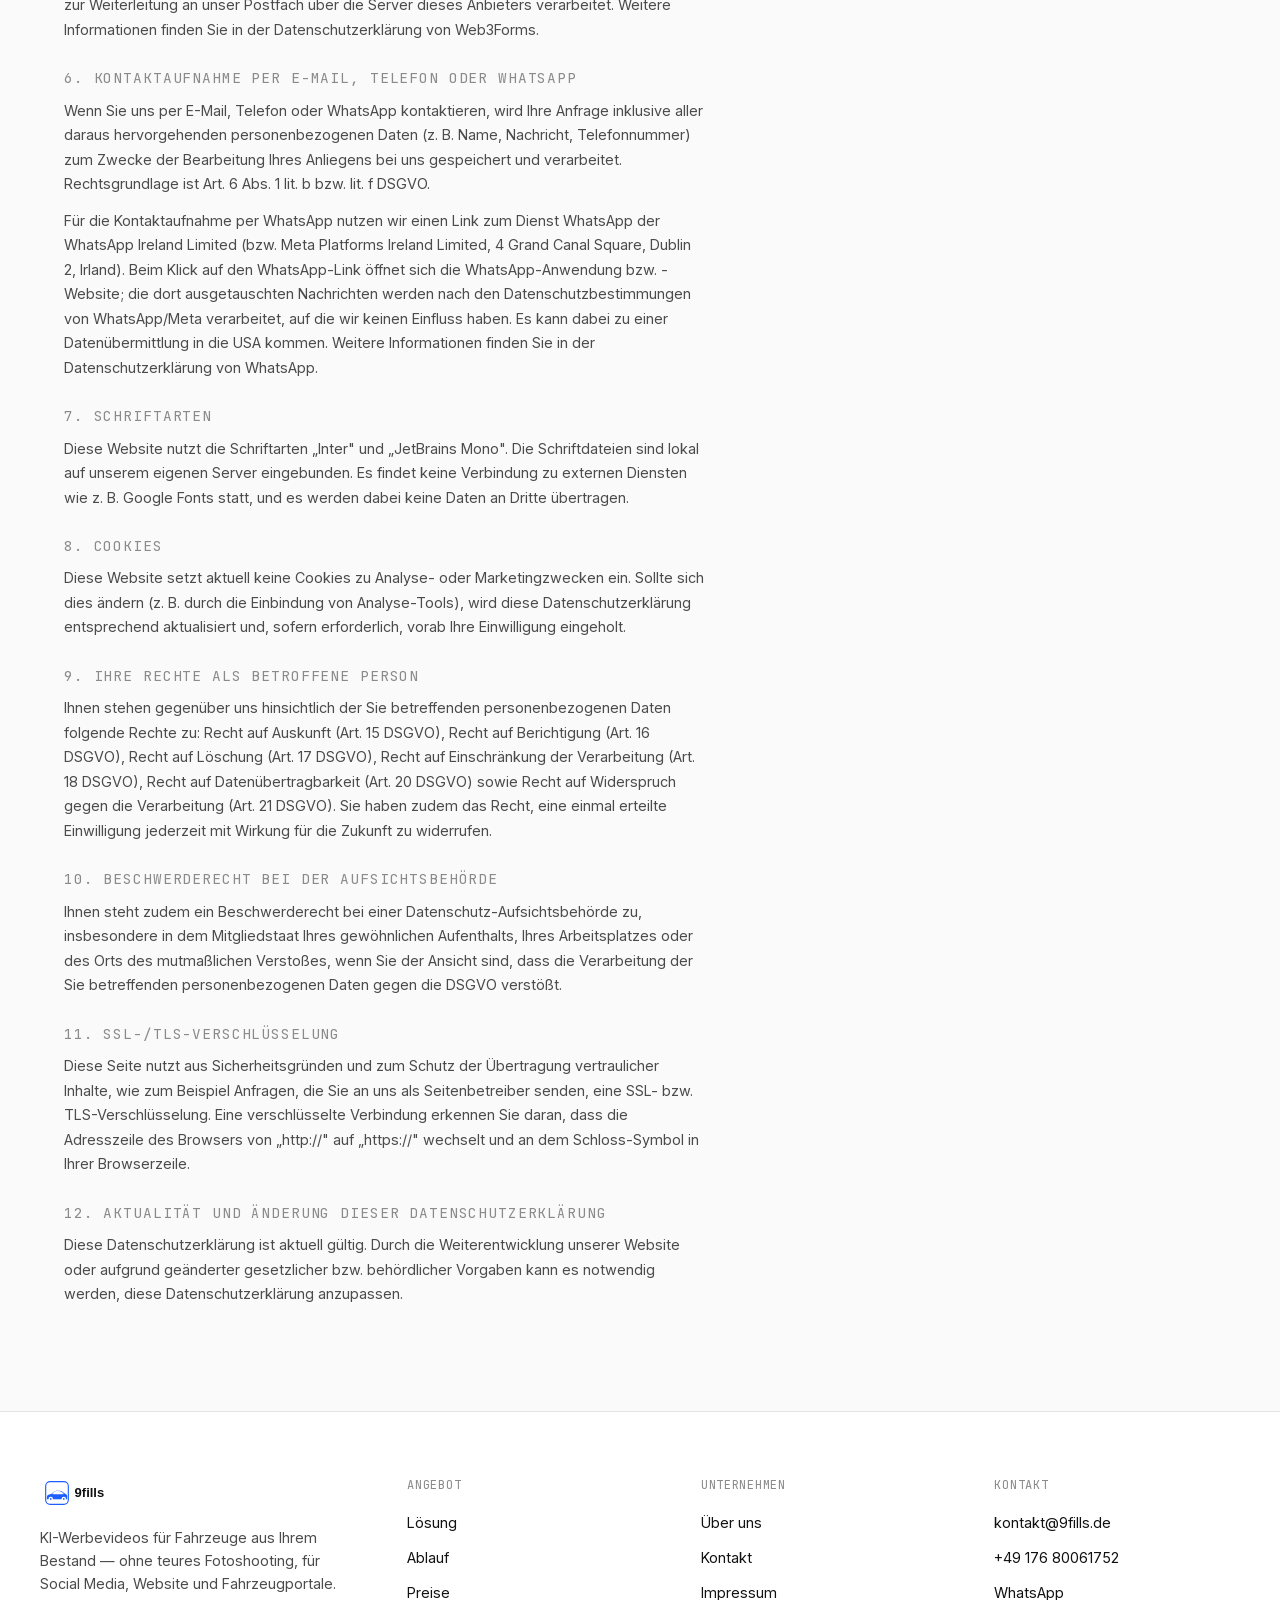
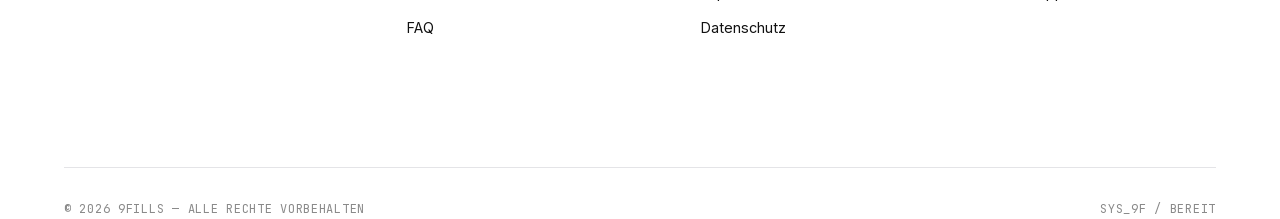
==== commit 9e8a5daa: "Pivot positioning to car dealerships: vehicle video ads Rewrite site content around KI-Werbevideos f" ====
--- a/datenschutz.html
+++ b/datenschutz.html
@@ -6,7 +6,7 @@
 <title>Datenschutz — 9fills</title>
 <meta name="description" content="Datenschutzerklärung von 9fills.">
 <link rel="icon" type="image/svg+xml" href="assets/9fills-favicon.svg">
-<link rel="stylesheet" href="css/style.css?v=6">
+<link rel="stylesheet" href="css/style.css?v=7">
 </head>
 <body>
 <a class="skip-link" href="#main">Zum Inhalt springen</a>
@@ -161,7 +161,7 @@
       <a href="index.html" class="logo" aria-label="9fills — zur Startseite">
         <img src="assets/9fills-logo-combined-inter.svg" alt="9fills" width="140" height="35">
       </a>
-      <p>Komplette KI-Werbekampagnen für Marken jeder Branche — Bilder, Videos und UGC-Ads, ohne Fotoshooting, ohne laufende Creator-Kosten.</p>
+      <p>KI-Werbevideos für Fahrzeuge aus Ihrem Bestand — ohne teures Fotoshooting, für Social Media, Website und Fahrzeugportale.</p>
     </div>
 
     <div class="footer-col">
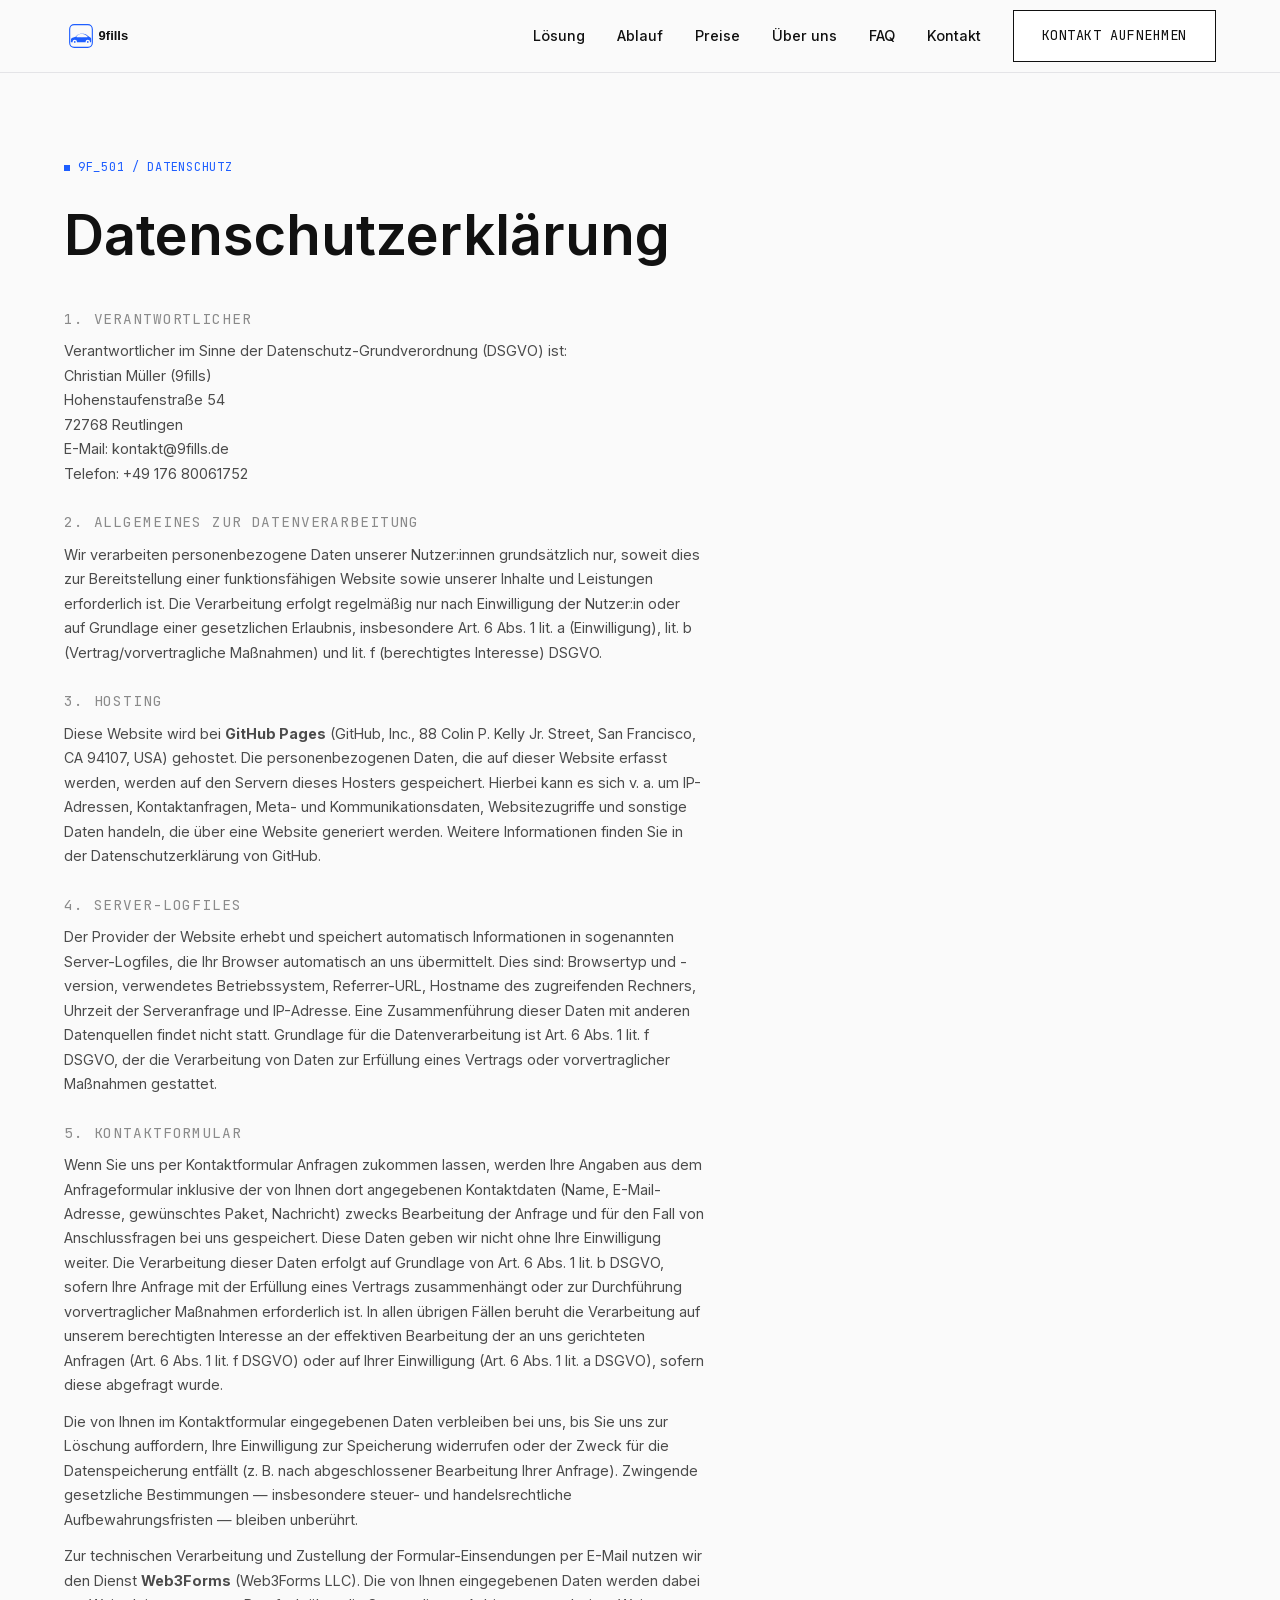
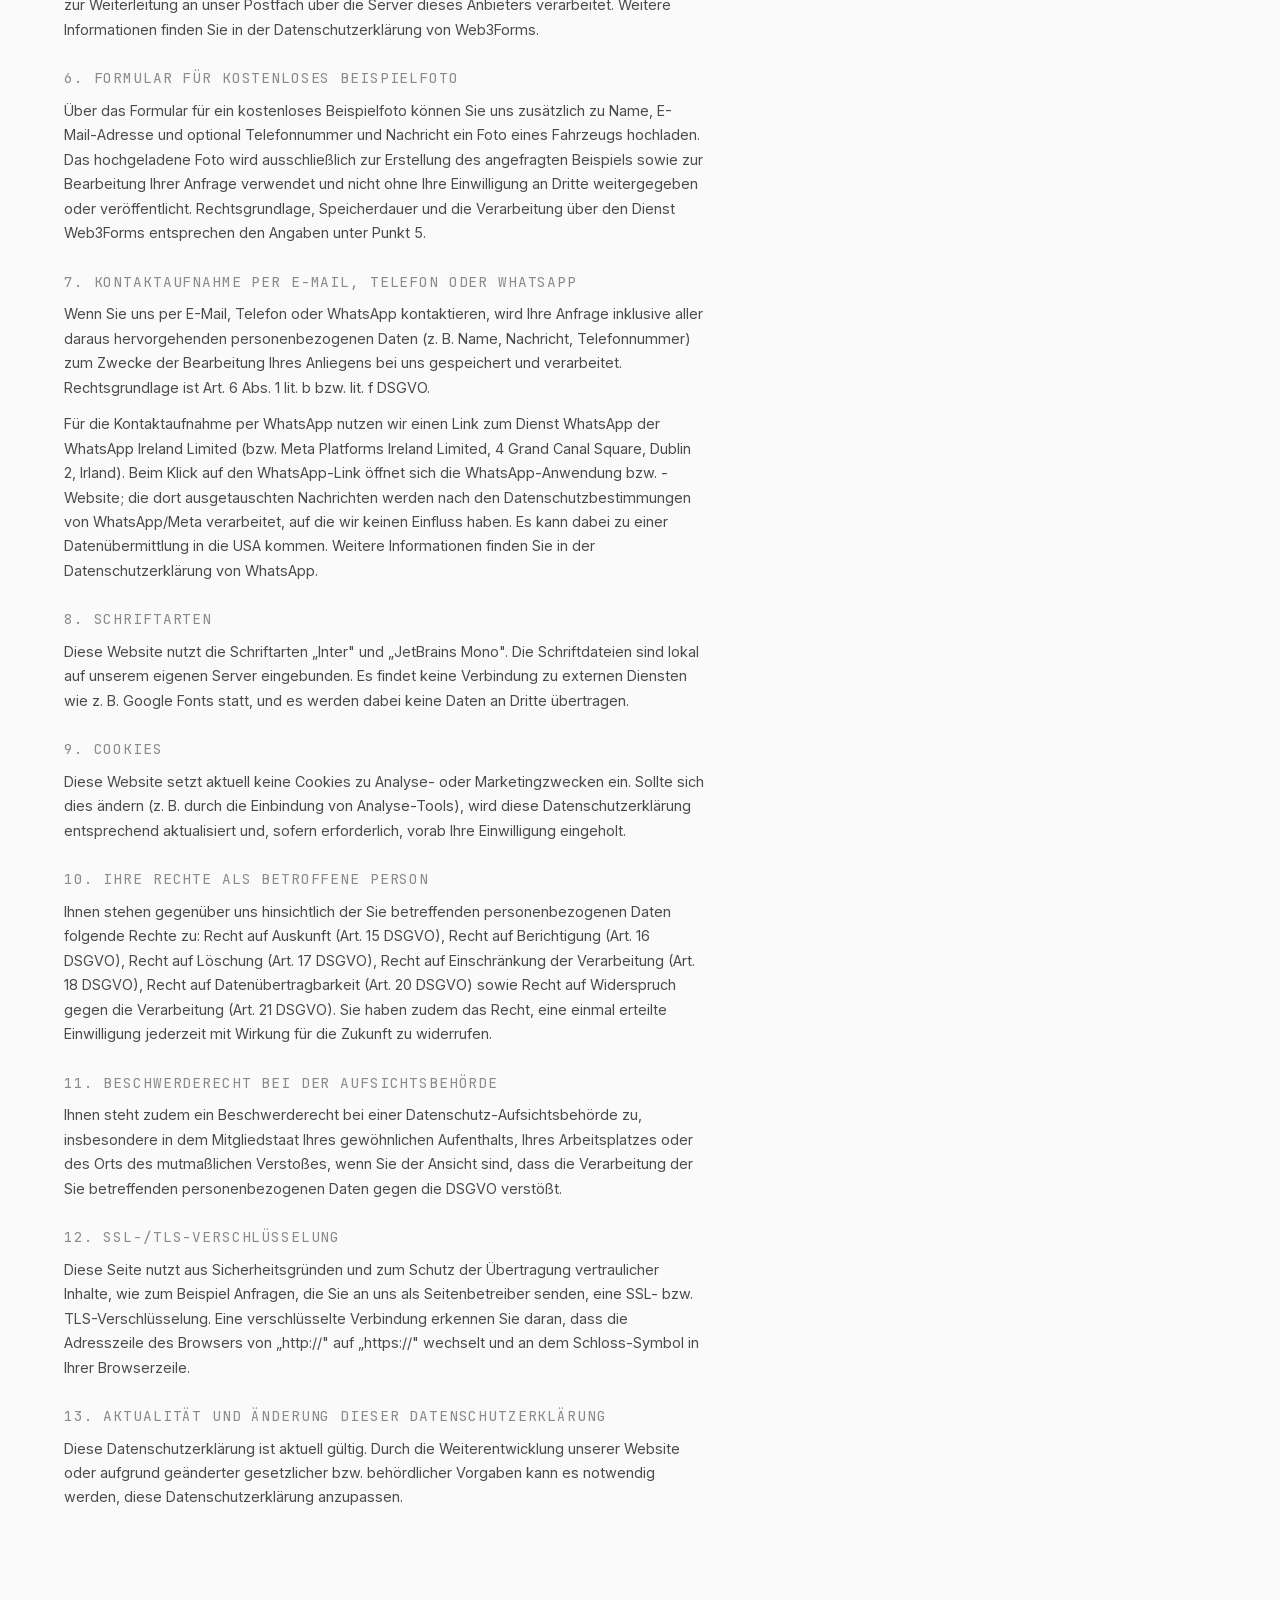
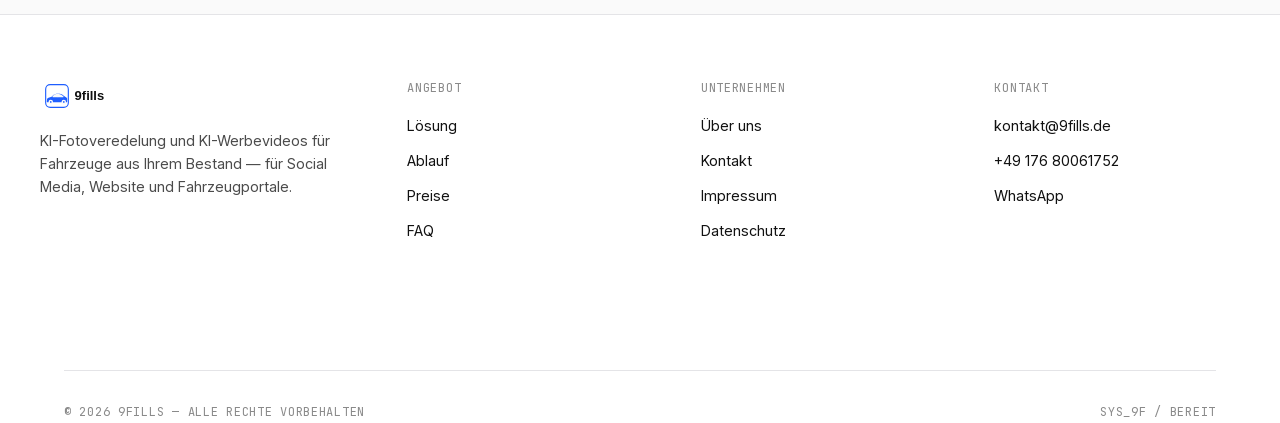
==== commit 99440b44: "Pivot to KI-Fotoveredelung + KI-Werbevideos as two equal core products - Rework hero, new two-pillar" ====
--- a/datenschutz.html
+++ b/datenschutz.html
@@ -100,7 +100,14 @@
         </div>
 
         <div>
-          <p class="mono-label">6. Kontaktaufnahme per E-Mail, Telefon oder WhatsApp</p>
+          <p class="mono-label">6. Formular für kostenloses Beispielfoto</p>
+          <p>
+            Über das Formular für ein kostenloses Beispielfoto können Sie uns zusätzlich zu Name, E-Mail-Adresse und optional Telefonnummer und Nachricht ein Foto eines Fahrzeugs hochladen. Das hochgeladene Foto wird ausschließlich zur Erstellung des angefragten Beispiels sowie zur Bearbeitung Ihrer Anfrage verwendet und nicht ohne Ihre Einwilligung an Dritte weitergegeben oder veröffentlicht. Rechtsgrundlage, Speicherdauer und die Verarbeitung über den Dienst Web3Forms entsprechen den Angaben unter Punkt 5.
+          </p>
+        </div>
+
+        <div>
+          <p class="mono-label">7. Kontaktaufnahme per E-Mail, Telefon oder WhatsApp</p>
           <p>
             Wenn Sie uns per E-Mail, Telefon oder WhatsApp kontaktieren, wird Ihre Anfrage inklusive aller daraus hervorgehenden personenbezogenen Daten (z. B. Name, Nachricht, Telefonnummer) zum Zwecke der Bearbeitung Ihres Anliegens bei uns gespeichert und verarbeitet. Rechtsgrundlage ist Art. 6 Abs. 1 lit. b bzw. lit. f DSGVO.
           </p>
@@ -110,42 +117,42 @@
         </div>
 
         <div>
-          <p class="mono-label">7. Schriftarten</p>
+          <p class="mono-label">8. Schriftarten</p>
           <p>
             Diese Website nutzt die Schriftarten „Inter" und „JetBrains Mono". Die Schriftdateien sind lokal auf unserem eigenen Server eingebunden. Es findet keine Verbindung zu externen Diensten wie z. B. Google Fonts statt, und es werden dabei keine Daten an Dritte übertragen.
           </p>
         </div>
 
         <div>
-          <p class="mono-label">8. Cookies</p>
+          <p class="mono-label">9. Cookies</p>
           <p>
             Diese Website setzt aktuell keine Cookies zu Analyse- oder Marketingzwecken ein. Sollte sich dies ändern (z. B. durch die Einbindung von Analyse-Tools), wird diese Datenschutzerklärung entsprechend aktualisiert und, sofern erforderlich, vorab Ihre Einwilligung eingeholt.
           </p>
         </div>
 
         <div>
-          <p class="mono-label">9. Ihre Rechte als betroffene Person</p>
+          <p class="mono-label">10. Ihre Rechte als betroffene Person</p>
           <p>
             Ihnen stehen gegenüber uns hinsichtlich der Sie betreffenden personenbezogenen Daten folgende Rechte zu: Recht auf Auskunft (Art. 15 DSGVO), Recht auf Berichtigung (Art. 16 DSGVO), Recht auf Löschung (Art. 17 DSGVO), Recht auf Einschränkung der Verarbeitung (Art. 18 DSGVO), Recht auf Datenübertragbarkeit (Art. 20 DSGVO) sowie Recht auf Widerspruch gegen die Verarbeitung (Art. 21 DSGVO). Sie haben zudem das Recht, eine einmal erteilte Einwilligung jederzeit mit Wirkung für die Zukunft zu widerrufen.
           </p>
         </div>
 
         <div>
-          <p class="mono-label">10. Beschwerderecht bei der Aufsichtsbehörde</p>
+          <p class="mono-label">11. Beschwerderecht bei der Aufsichtsbehörde</p>
           <p>
             Ihnen steht zudem ein Beschwerderecht bei einer Datenschutz-Aufsichtsbehörde zu, insbesondere in dem Mitgliedstaat Ihres gewöhnlichen Aufenthalts, Ihres Arbeitsplatzes oder des Orts des mutmaßlichen Verstoßes, wenn Sie der Ansicht sind, dass die Verarbeitung der Sie betreffenden personenbezogenen Daten gegen die DSGVO verstößt.
           </p>
         </div>
 
         <div>
-          <p class="mono-label">11. SSL-/TLS-Verschlüsselung</p>
+          <p class="mono-label">12. SSL-/TLS-Verschlüsselung</p>
           <p>
             Diese Seite nutzt aus Sicherheitsgründen und zum Schutz der Übertragung vertraulicher Inhalte, wie zum Beispiel Anfragen, die Sie an uns als Seitenbetreiber senden, eine SSL- bzw. TLS-Verschlüsselung. Eine verschlüsselte Verbindung erkennen Sie daran, dass die Adresszeile des Browsers von „http://" auf „https://" wechselt und an dem Schloss-Symbol in Ihrer Browserzeile.
           </p>
         </div>
 
         <div>
-          <p class="mono-label">12. Aktualität und Änderung dieser Datenschutzerklärung</p>
+          <p class="mono-label">13. Aktualität und Änderung dieser Datenschutzerklärung</p>
           <p>
             Diese Datenschutzerklärung ist aktuell gültig. Durch die Weiterentwicklung unserer Website oder aufgrund geänderter gesetzlicher bzw. behördlicher Vorgaben kann es notwendig werden, diese Datenschutzerklärung anzupassen.
           </p>
@@ -161,7 +168,7 @@
       <a href="index.html" class="logo" aria-label="9fills — zur Startseite">
         <img src="assets/9fills-logo-combined-inter.svg" alt="9fills" width="140" height="35">
       </a>
-      <p>KI-Werbevideos für Fahrzeuge aus Ihrem Bestand — ohne teures Fotoshooting, für Social Media, Website und Fahrzeugportale.</p>
+      <p>KI-Fotoveredelung und KI-Werbevideos für Fahrzeuge aus Ihrem Bestand — für Social Media, Website und Fahrzeugportale.</p>
     </div>
 
     <div class="footer-col">
--- a/css/style.css
+++ b/css/style.css
@@ -505,13 +505,17 @@
 .wayfinder-card:hover {
   border-color: var(--color-brand);
 }
-.wayfinder-card h2 {
+.wayfinder-card h2,
+.wayfinder-card h3 {
   margin-top: 24px;
 }
 .wayfinder-card p {
   margin-top: 16px;
   max-width: 380px;
   color: var(--color-ink-soft);
+}
+.wayfinder-card .mono-label {
+  color: var(--color-ink-faint);
 }
 .wayfinder-cta {
   margin-top: 40px;
@@ -706,8 +710,11 @@
   margin: 0 auto;
 }
 .placeholder-grid--videos {
-  max-width: 560px;
-  grid-template-columns: repeat(2, 1fr);
+  max-width: 340px;
+  grid-template-columns: 1fr;
+}
+.placeholder-grid--videos .placeholder-card--vertical {
+  max-width: 340px;
 }
 .placeholder-card--video {
   position: relative;
@@ -727,6 +734,98 @@
   bottom: 16px;
   color: var(--color-white);
   margin: 0;
+}
+.video-fullscreen-btn {
+  position: absolute;
+  top: 12px;
+  right: 12px;
+  display: flex;
+  align-items: center;
+  justify-content: center;
+  width: 32px;
+  height: 32px;
+  border: 1px solid rgba(255, 255, 255, 0.4);
+  background: rgba(0, 0, 0, 0.4);
+  color: var(--color-white);
+  cursor: pointer;
+  transition: border-color 0.15s ease, background-color 0.15s ease;
+}
+.video-fullscreen-btn:hover {
+  border-color: var(--color-brand);
+  background: rgba(0, 0, 0, 0.6);
+}
+
+/* ---------- Vorher/Nachher-Vergleichsslider ---------- */
+.compare-slider-media {
+  position: relative;
+  aspect-ratio: 1 / 1;
+  overflow: hidden;
+  border: 1px solid var(--color-border);
+  background: var(--color-ink);
+  cursor: ew-resize;
+  touch-action: pan-y;
+  -webkit-user-select: none;
+  user-select: none;
+}
+.compare-img {
+  position: absolute;
+  inset: 0;
+  width: 100%;
+  height: 100%;
+  object-fit: cover;
+  display: block;
+  pointer-events: none;
+}
+.compare-slider-handle {
+  position: absolute;
+  top: 0;
+  bottom: 0;
+  left: 50%;
+  width: 2px;
+  background: var(--color-white);
+  transform: translateX(-50%);
+  pointer-events: none;
+}
+.compare-slider-handle::after {
+  content: "";
+  position: absolute;
+  top: 50%;
+  left: 50%;
+  width: 40px;
+  height: 40px;
+  transform: translate(-50%, -50%);
+  border-radius: 50%;
+  background: var(--color-white);
+  border: 1px solid var(--color-border);
+  box-shadow: 0 2px 8px rgba(0, 0, 0, 0.25);
+}
+.compare-slider-handle-arrows {
+  position: absolute;
+  top: 50%;
+  left: 50%;
+  transform: translate(-50%, -50%);
+  font-size: 0.8rem;
+  letter-spacing: 0.1em;
+  color: var(--color-ink);
+}
+.compare-slider-tag {
+  position: absolute;
+  top: 12px;
+  color: var(--color-white);
+  z-index: 1;
+  pointer-events: none;
+}
+.compare-slider-tag--before {
+  left: 12px;
+}
+.compare-slider-tag--after {
+  right: 12px;
+}
+.compare-slider-range {
+  display: block;
+  width: 100%;
+  margin-top: 16px;
+  accent-color: var(--color-brand);
 }
 
 /* ---------- Pricing ---------- */
@@ -999,6 +1098,17 @@
   font-size: 0.9rem;
 }
 
+.cta-form-block {
+  border: 2px solid var(--color-brand);
+  background: var(--color-white);
+  padding: 40px 32px;
+}
+@media (min-width: 700px) {
+  .cta-form-block {
+    padding: 48px;
+  }
+}
+
 .contact-layout {
   margin-top: 64px;
   display: grid;
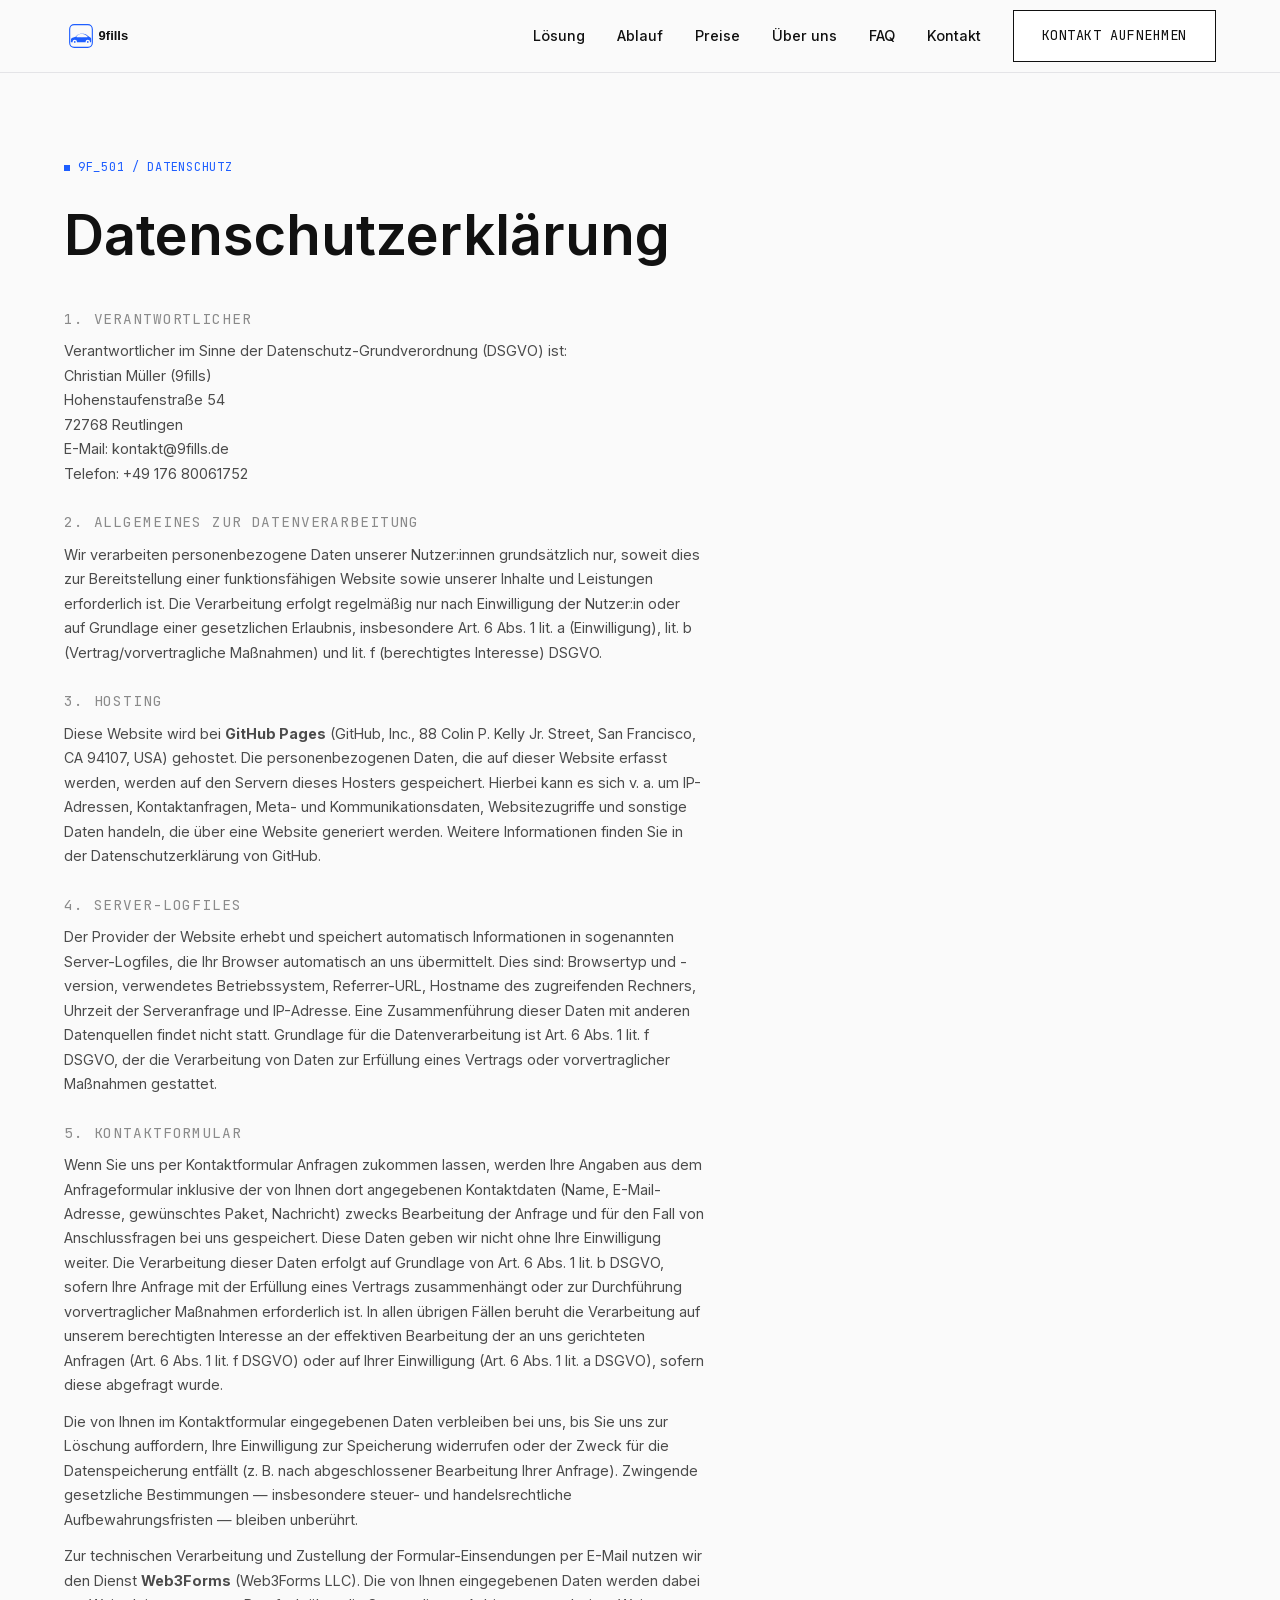
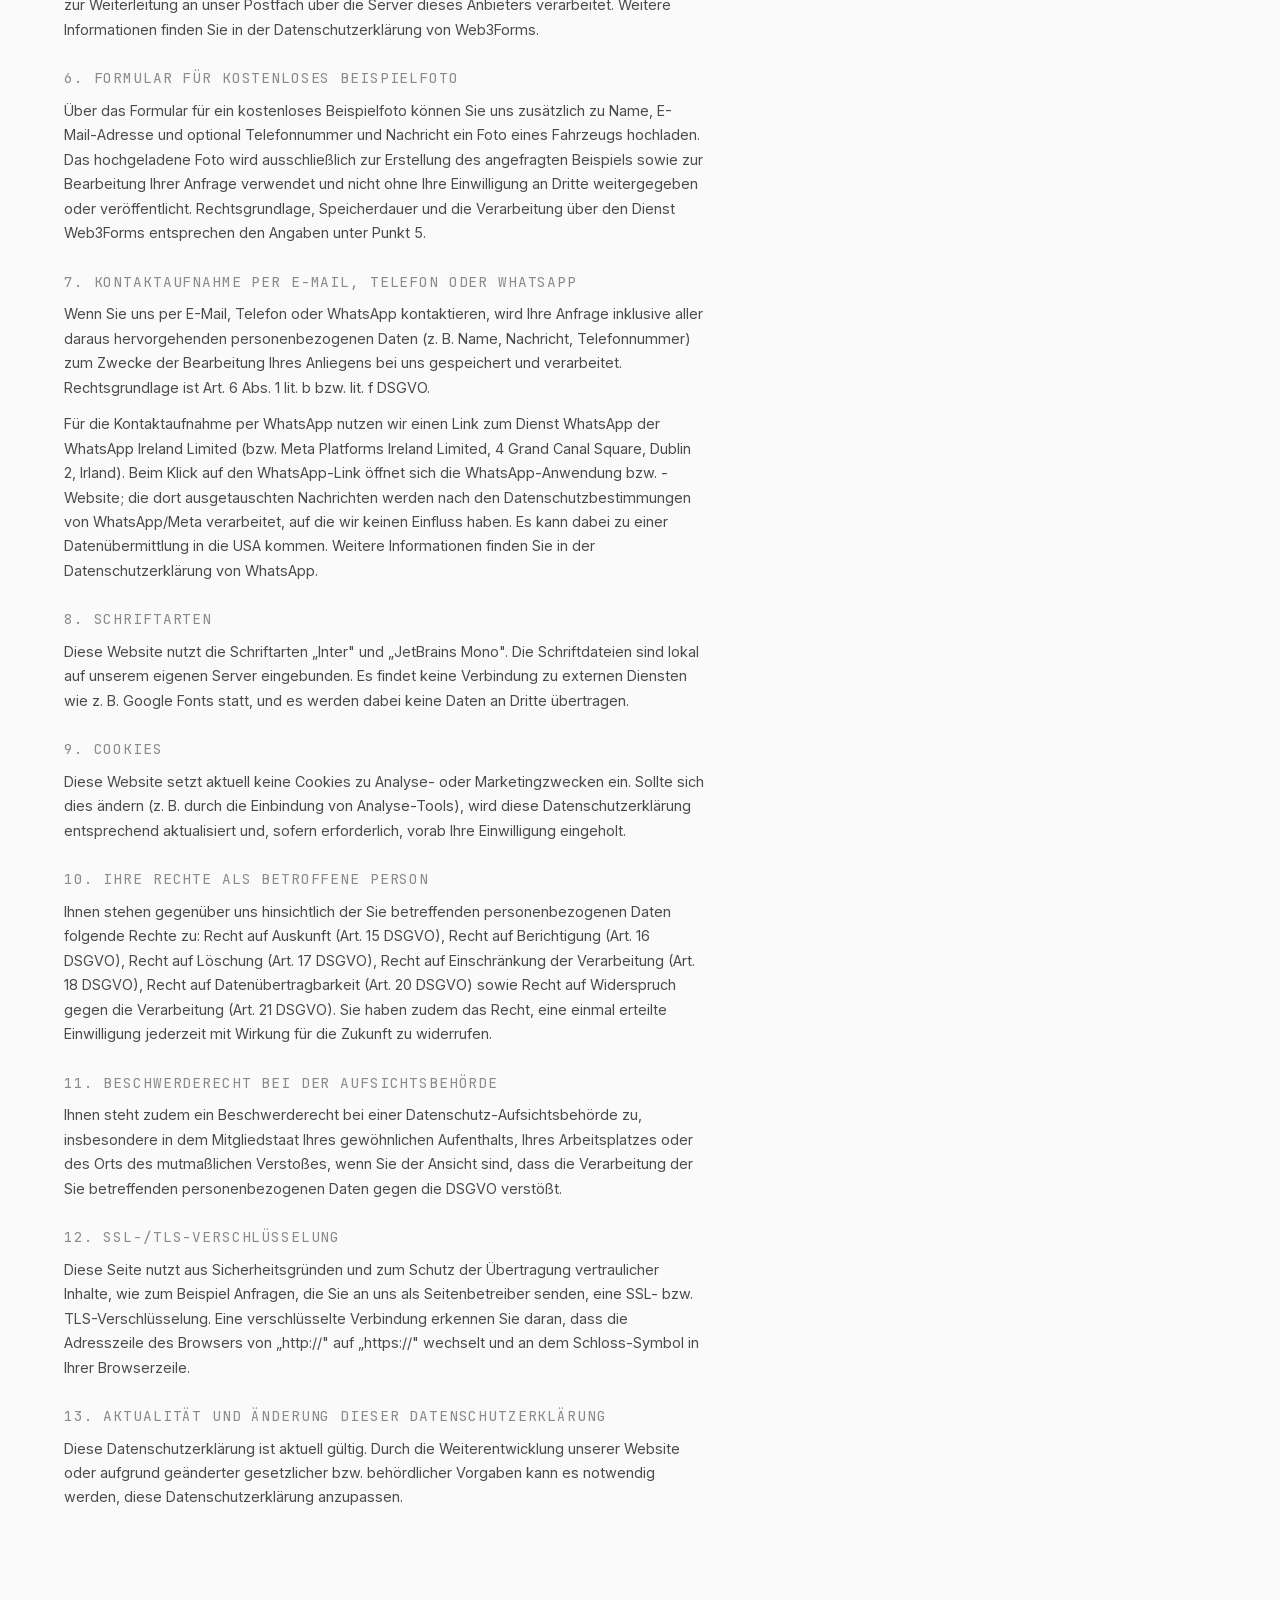
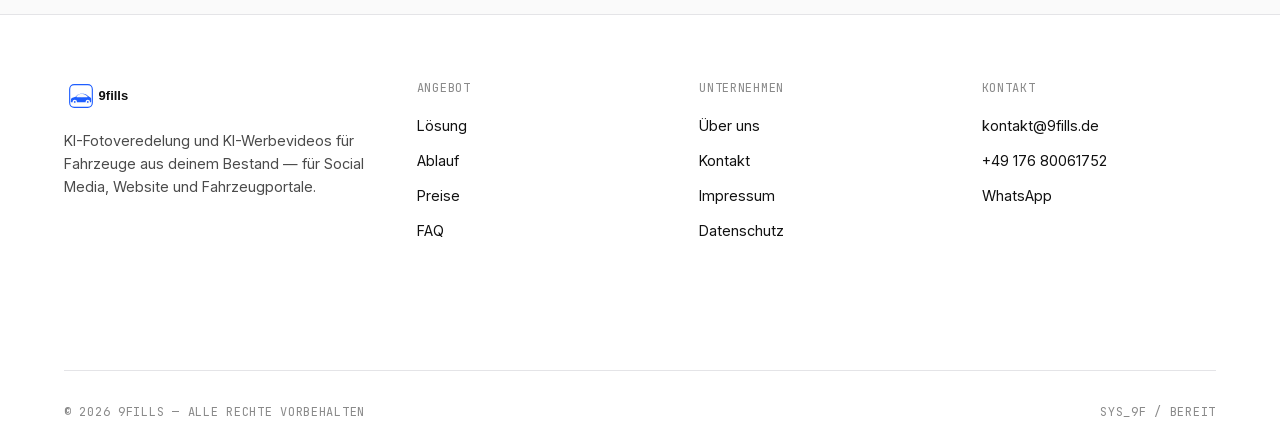
==== commit 782fe665: "14 Detailkorrekturen: Du-Form, Bestandsaufnahme-Klarstellung, FAQ, Rechtliches - Meta-Description/OG" ====
--- a/datenschutz.html
+++ b/datenschutz.html
@@ -168,7 +168,7 @@
       <a href="index.html" class="logo" aria-label="9fills — zur Startseite">
         <img src="assets/9fills-logo-combined-inter.svg" alt="9fills" width="140" height="35">
       </a>
-      <p>KI-Fotoveredelung und KI-Werbevideos für Fahrzeuge aus Ihrem Bestand — für Social Media, Website und Fahrzeugportale.</p>
+      <p>KI-Fotoveredelung und KI-Werbevideos für Fahrzeuge aus deinem Bestand — für Social Media, Website und Fahrzeugportale.</p>
     </div>
 
     <div class="footer-col">
--- a/css/style.css
+++ b/css/style.css
@@ -137,10 +137,12 @@
 }
 
 .section {
-  padding: 80px 0;
+  padding-top: 80px;
+  padding-bottom: 80px;
 }
 .section--tight {
-  padding: 64px 0;
+  padding-top: 64px;
+  padding-bottom: 64px;
 }
 .section--alt {
   background: var(--color-white);
@@ -385,7 +387,8 @@
   background: var(--color-white);
 }
 .footer-inner {
-  padding: 64px 0;
+  padding-top: 64px;
+  padding-bottom: 64px;
   display: grid;
   gap: 48px;
   grid-template-columns: 1fr;
@@ -712,9 +715,15 @@
 .placeholder-grid--videos {
   max-width: 340px;
   grid-template-columns: 1fr;
+  gap: 48px;
 }
 .placeholder-grid--videos .placeholder-card--vertical {
   max-width: 340px;
+}
+.placeholder-grid--videos-row {
+  max-width: 520px;
+  grid-template-columns: repeat(2, minmax(0, 1fr));
+  gap: 24px;
 }
 .placeholder-card--video {
   position: relative;
@@ -734,6 +743,18 @@
   bottom: 16px;
   color: var(--color-white);
   margin: 0;
+}
+.video-badge-new {
+  position: absolute;
+  top: 12px;
+  left: 12px;
+  z-index: 2;
+  background: var(--color-brand);
+  padding: 4px 8px;
+  font-size: 0.65rem;
+}
+.placeholder-card .video-badge-new {
+  color: var(--color-white);
 }
 .video-fullscreen-btn {
   position: absolute;
@@ -808,19 +829,6 @@
   letter-spacing: 0.1em;
   color: var(--color-ink);
 }
-.compare-slider-tag {
-  position: absolute;
-  top: 12px;
-  color: var(--color-white);
-  z-index: 1;
-  pointer-events: none;
-}
-.compare-slider-tag--before {
-  left: 12px;
-}
-.compare-slider-tag--after {
-  right: 12px;
-}
 .compare-slider-range {
   display: block;
   width: 100%;
@@ -829,48 +837,11 @@
 }
 
 /* ---------- Pricing ---------- */
-.pricing-grid {
-  margin-top: 48px;
-  display: grid;
-  grid-template-columns: 1fr;
-  gap: 24px;
-}
-@media (min-width: 900px) {
-  .pricing-grid {
-    grid-template-columns: repeat(3, 1fr);
-  }
-}
-.pricing-card {
-  display: flex;
-  flex-direction: column;
-  border: 1px solid var(--color-border);
-  background: var(--color-white);
-  padding: 32px;
-}
-.pricing-card--highlighted {
-  border: 2px solid var(--color-brand);
-}
-.pricing-badge {
-  align-self: flex-start;
-  margin-bottom: 16px;
-  background: var(--color-brand);
-  color: var(--color-white);
-  padding: 4px 10px;
-  font-size: 0.7rem;
-}
-.pricing-card .mono-label {
-  color: var(--color-ink-faint);
-}
-.pricing-card h3 {
-  margin-top: 12px;
-}
-.pricing-card .pricing-desc {
-  margin-top: 8px;
+.pricing-desc {
   font-size: 0.9rem;
   color: var(--color-ink-soft);
 }
 .pricing-price {
-  margin-top: 24px;
   display: flex;
   flex-wrap: wrap;
   align-items: baseline;
@@ -884,20 +855,12 @@
 .pricing-price .note {
   color: var(--color-ink-faint);
 }
-.pricing-videos {
-  margin-top: 8px;
-  font-size: 1.05rem;
-  font-weight: 600;
-  color: var(--color-brand);
-}
 .pricing-videos-hint {
   margin-top: 4px;
   font-size: 0.85rem;
   color: var(--color-ink-faint);
 }
 .pricing-features {
-  margin-top: 32px;
-  flex: 1;
   display: flex;
   flex-direction: column;
   gap: 12px;
@@ -913,8 +876,80 @@
   color: var(--color-brand);
   font-weight: 600;
 }
-.pricing-card .btn {
-  margin-top: 32px;
+.qty-row {
+  display: flex;
+  align-items: center;
+  justify-content: space-between;
+  gap: 16px;
+}
+.qty-stepper {
+  display: flex;
+  align-items: center;
+  gap: 12px;
+}
+.qty-btn {
+  display: flex;
+  align-items: center;
+  justify-content: center;
+  width: 32px;
+  height: 32px;
+  border: 1px solid var(--color-ink);
+  background: var(--color-white);
+  color: var(--color-ink);
+  font-family: var(--font-mono);
+  font-size: 1.1rem;
+  cursor: pointer;
+  transition: border-color 0.15s ease, color 0.15s ease;
+}
+.qty-btn:hover {
+  border-color: var(--color-brand);
+  color: var(--color-brand);
+}
+.qty-value {
+  min-width: 24px;
+  text-align: center;
+  font-family: var(--font-mono);
+  font-size: 1rem;
+  font-weight: 600;
+}
+
+/* ---------- Video-Lightbox ---------- */
+.video-lightbox {
+  position: fixed;
+  inset: 0;
+  z-index: 1000;
+  display: flex;
+  align-items: center;
+  justify-content: center;
+  padding: 24px;
+  background: rgba(0, 0, 0, 0.9);
+}
+.video-lightbox[hidden] {
+  display: none;
+}
+.video-lightbox video {
+  max-width: 100%;
+  max-height: 100%;
+}
+.video-lightbox-close {
+  position: absolute;
+  top: 20px;
+  right: 20px;
+  width: 40px;
+  height: 40px;
+  display: flex;
+  align-items: center;
+  justify-content: center;
+  border: 1px solid rgba(255, 255, 255, 0.4);
+  background: rgba(0, 0, 0, 0.4);
+  color: var(--color-white);
+  font-size: 1.5rem;
+  line-height: 1;
+  cursor: pointer;
+  transition: border-color 0.15s ease;
+}
+.video-lightbox-close:hover {
+  border-color: var(--color-brand);
 }
 
 /* ---------- Testimonials ---------- */
@@ -1097,6 +1132,15 @@
   color: var(--color-ink-soft);
   font-size: 0.9rem;
 }
+.form-privacy-note {
+  margin-top: 16px;
+  font-size: 0.8rem;
+  color: var(--color-ink-faint);
+}
+.form-privacy-note a {
+  color: var(--color-ink-faint);
+  text-decoration: underline;
+}
 
 .cta-form-block {
   border: 2px solid var(--color-brand);
@@ -1312,3 +1356,624 @@
   line-height: 1.7;
   font-size: 0.9rem;
 }
+
+/* ---------- Hero: sekundärer Link (Entwurf: Psychologie) ---------- */
+.hero-secondary-link {
+  margin-top: 16px;
+}
+.hero-secondary-link a {
+  font-family: var(--font-mono);
+  font-size: 0.8rem;
+  letter-spacing: 0.04em;
+  color: var(--color-ink-faint);
+  border-bottom: 1px solid var(--color-border);
+}
+.hero-secondary-link a:hover {
+  color: var(--color-brand);
+  border-color: var(--color-brand);
+}
+
+/* ---------- Mini-Vergleich (schneller erster Eindruck unter dem Hero) ---------- */
+.mini-compare {
+  padding: 96px 0;
+}
+.mini-compare-line {
+  text-align: center;
+  font-size: 0.9rem;
+  color: var(--color-ink-faint);
+}
+.mini-compare-grid {
+  margin-top: 32px;
+  display: grid;
+  grid-template-columns: 1fr;
+  gap: 16px;
+  max-width: 760px;
+  margin-left: auto;
+  margin-right: auto;
+}
+@media (min-width: 700px) {
+  .mini-compare-grid {
+    grid-template-columns: 1fr 1fr;
+  }
+}
+.mini-compare-slot {
+  position: relative;
+  aspect-ratio: 4 / 3;
+  overflow: hidden;
+  background: var(--color-bg-alt);
+}
+.mini-compare-slot:has(.is-missing) {
+  border: 1px dashed var(--color-border);
+  display: flex;
+  align-items: center;
+  justify-content: center;
+  text-align: center;
+}
+.mini-compare-slot:has(.is-missing)::before {
+  content: "Platzhalter — Bild folgt";
+  font-family: var(--font-mono);
+  font-size: 0.7rem;
+  letter-spacing: 0.04em;
+  text-transform: uppercase;
+  color: var(--color-ink-faint);
+}
+.mini-compare-img {
+  width: 100%;
+  height: 100%;
+  object-fit: cover;
+  display: block;
+}
+.mini-compare-img.is-missing {
+  display: none;
+}
+
+/* ---------- Vergleichsslider im Smartphone-Mockup ---------- */
+.phone-mockup {
+  max-width: 320px;
+  margin: 48px auto 0;
+  border: 8px solid var(--color-ink);
+  border-radius: 32px;
+  background: var(--color-white);
+  padding: 12px 12px 20px;
+  box-shadow: 0 16px 40px rgba(0, 0, 0, 0.12);
+}
+.phone-mockup-notch {
+  width: 80px;
+  height: 6px;
+  border-radius: 4px;
+  background: var(--color-ink);
+  margin: 0 auto 12px;
+}
+.phone-mockup-bar {
+  display: flex;
+  align-items: center;
+  justify-content: space-between;
+  padding: 0 4px 10px;
+  border-bottom: 1px solid var(--color-border);
+  margin-bottom: 12px;
+}
+.phone-mockup-bar span {
+  font-family: var(--font-mono);
+  font-size: 0.65rem;
+  letter-spacing: 0.06em;
+  text-transform: uppercase;
+  color: var(--color-ink-faint);
+}
+.phone-mockup-dots {
+  display: flex;
+  gap: 4px;
+}
+.phone-mockup-dots span {
+  width: 4px;
+  height: 4px;
+  border-radius: 50%;
+  background: var(--color-ink-faint);
+}
+.phone-mockup .compare-slider-media {
+  aspect-ratio: 4 / 5;
+}
+.compare-slider-caption {
+  margin-top: 14px;
+  color: var(--color-ink-faint);
+}
+.phone-mockup-feed-line {
+  height: 8px;
+  margin-top: 14px;
+  background: var(--color-bg-alt);
+  border-radius: 4px;
+}
+.phone-mockup-feed-line--short {
+  width: 55%;
+}
+
+/* ---------- Hintergründe (Studio-/Kulissen-Auswahl) ---------- */
+.background-grid {
+  margin-top: 48px;
+  display: grid;
+  grid-template-columns: repeat(2, 1fr);
+  gap: 20px;
+}
+@media (min-width: 700px) {
+  .background-grid {
+    grid-template-columns: repeat(4, 1fr);
+  }
+}
+.background-card {
+  position: relative;
+}
+.background-card:has(.is-missing) .background-img {
+  display: none;
+}
+.background-card:has(.is-missing)::before {
+  content: "Platzhalter";
+  aspect-ratio: 4 / 3;
+  display: flex;
+  align-items: center;
+  justify-content: center;
+  border: 1px dashed var(--color-border);
+  background: var(--color-bg-alt);
+  color: var(--color-ink-faint);
+  font-family: var(--font-mono);
+  font-size: 0.65rem;
+  letter-spacing: 0.04em;
+  text-transform: uppercase;
+  text-align: center;
+}
+.background-img {
+  width: 100%;
+  aspect-ratio: 4 / 3;
+  object-fit: cover;
+  display: block;
+  background: var(--color-bg-alt);
+}
+.background-caption {
+  margin-top: 10px;
+  color: var(--color-ink-faint);
+}
+.background-custom-note {
+  margin-top: 32px;
+  font-size: 0.9rem;
+  color: var(--color-ink-soft);
+}
+
+/* ---------- Standzeit-Rechner ---------- */
+.calc-grid {
+  margin-top: 48px;
+  display: grid;
+  grid-template-columns: 1fr;
+  gap: 40px;
+}
+@media (min-width: 800px) {
+  .calc-grid {
+    grid-template-columns: 1fr 1fr;
+    gap: 64px;
+    align-items: center;
+  }
+}
+.calc-field {
+  margin-top: 28px;
+}
+.calc-field:first-child {
+  margin-top: 0;
+}
+.calc-field-head {
+  display: flex;
+  justify-content: space-between;
+  align-items: baseline;
+  gap: 12px;
+}
+.calc-field-head label {
+  font-size: 0.9rem;
+  color: var(--color-ink-soft);
+}
+.calc-field-value {
+  font-family: var(--font-mono);
+  font-weight: 600;
+}
+.calc-field input[type="range"] {
+  width: 100%;
+  margin-top: 10px;
+  accent-color: var(--color-brand);
+}
+.calc-output {
+  display: flex;
+  flex-direction: column;
+  justify-content: center;
+  gap: 24px;
+  padding: 32px;
+  border: 1px solid var(--color-border);
+  background: var(--color-white);
+}
+.calc-output-line {
+  font-size: 1.05rem;
+  color: var(--color-ink-soft);
+}
+.calc-output-value {
+  font-family: var(--font-mono);
+  font-weight: 600;
+  color: var(--color-ink);
+  font-size: 1.3rem;
+  display: inline-block;
+}
+.calc-footnote {
+  margin-top: 32px;
+  max-width: 620px;
+  font-size: 0.8rem;
+  color: var(--color-ink-faint);
+}
+.calc-bridge-line {
+  margin-top: 32px;
+  font-size: 0.95rem;
+  color: var(--color-ink-soft);
+}
+.price-vat-note {
+  margin-top: 48px;
+  font-size: 0.78rem;
+  color: var(--color-ink-faint);
+}
+
+/* ---------- Die Delle (Vertrauensanker) ---------- */
+.delle-grid {
+  margin-top: 48px;
+  display: grid;
+  grid-template-columns: 1fr;
+  gap: 24px;
+}
+@media (min-width: 700px) {
+  .delle-grid {
+    grid-template-columns: 1fr 1fr;
+  }
+}
+.delle-slot {
+  position: relative;
+  aspect-ratio: 4 / 3;
+  overflow: hidden;
+  border: 1px solid var(--color-border);
+  background: var(--color-bg-alt);
+}
+.delle-slot:has(.is-missing) {
+  border-style: dashed;
+  display: flex;
+  align-items: center;
+  justify-content: center;
+  text-align: center;
+}
+.delle-slot:has(.is-missing)::before {
+  content: "Platzhalter — Bild folgt";
+  font-family: var(--font-mono);
+  font-size: 0.75rem;
+  letter-spacing: 0.04em;
+  text-transform: uppercase;
+  color: var(--color-ink-faint);
+}
+.delle-img {
+  width: 100%;
+  height: 100%;
+  object-fit: cover;
+  display: block;
+}
+.delle-img.is-missing {
+  display: none;
+}
+.delle-marker {
+  position: absolute;
+  top: 60%;
+  left: 34%;
+  width: 22px;
+  height: 22px;
+  border: 2px solid var(--color-brand);
+  border-radius: 50%;
+  pointer-events: none;
+  z-index: 1;
+}
+.delle-marker::after {
+  content: "";
+  position: absolute;
+  top: 50%;
+  left: 100%;
+  width: 36px;
+  height: 2px;
+  background: var(--color-brand);
+  transform-origin: left center;
+  transform: rotate(-18deg);
+}
+
+/* ---------- Preise: Schritt 1 — Bestandsaufnahme ---------- */
+.price-step1 {
+  margin-top: 40px;
+  display: grid;
+  grid-template-columns: 1fr;
+  gap: 32px;
+  padding: 40px;
+  border: 1px solid var(--color-border);
+  background: var(--color-white);
+}
+@media (min-width: 800px) {
+  .price-step1 {
+    grid-template-columns: 1.4fr 1fr;
+    gap: 48px;
+    align-items: start;
+  }
+  .price-step1-aside {
+    border-left: 1px solid var(--color-border);
+    padding-left: 48px;
+  }
+}
+.price-example-line {
+  margin-top: 20px;
+  padding-top: 20px;
+  border-top: 1px solid var(--color-border);
+  font-size: 0.95rem;
+  color: var(--color-ink-soft);
+}
+.price-example-line strong {
+  color: var(--color-ink);
+}
+
+/* ---------- Preise: Schritt 2 — Karten für Neuzugänge ---------- */
+.price-step2 {
+  margin-top: 80px;
+  padding-top: 48px;
+  border-top: 1px solid var(--color-border);
+}
+.card-grid {
+  margin-top: 40px;
+  display: grid;
+  grid-template-columns: 1fr;
+  gap: 56px;
+  align-items: start;
+}
+@media (min-width: 900px) {
+  .card-grid {
+    grid-template-columns: repeat(3, 1fr);
+    gap: 32px;
+  }
+}
+.card-column {
+  display: flex;
+  flex-direction: column;
+  align-items: center;
+  text-align: center;
+}
+.card-column--highlighted {
+  padding-top: 36px;
+  position: relative;
+}
+.card-badge {
+  position: absolute;
+  top: 0;
+  left: 50%;
+  transform: translateX(-50%);
+  white-space: nowrap;
+  background: var(--color-brand);
+  color: var(--color-white);
+  padding: 4px 12px;
+  font-family: var(--font-mono);
+  font-size: 0.7rem;
+  letter-spacing: 0.04em;
+  text-transform: uppercase;
+}
+.card-details {
+  margin-top: 24px;
+  width: 100%;
+  max-width: 340px;
+}
+.card-regular-price {
+  font-size: 0.85rem;
+  color: var(--color-ink-faint);
+}
+.card-regular-price s {
+  color: var(--color-ink-faint);
+}
+.card-price {
+  margin-top: 4px;
+  font-size: 1.875rem;
+  font-weight: 600;
+  color: var(--color-ink);
+}
+.card-savings {
+  display: inline-block;
+  margin-top: 8px;
+  padding: 4px 10px;
+  background: var(--color-brand-light);
+  color: var(--color-brand-dark);
+  font-size: 0.8rem;
+  font-weight: 600;
+}
+.card-details .btn {
+  margin-top: 20px;
+}
+.card-rules {
+  margin-top: 48px;
+  padding-top: 32px;
+  border-top: 1px solid var(--color-border);
+}
+.card-rules ul {
+  display: flex;
+  flex-direction: column;
+  gap: 12px;
+  font-size: 0.9rem;
+  color: var(--color-ink-soft);
+}
+@media (min-width: 800px) {
+  .card-rules ul {
+    display: grid;
+    grid-template-columns: 1fr 1fr;
+    gap: 12px 32px;
+  }
+}
+.card-rules li {
+  display: flex;
+  gap: 10px;
+}
+.card-rules li::before {
+  content: "+";
+  color: var(--color-brand);
+  font-weight: 600;
+}
+
+/* ---------- Bank-Karten ---------- */
+.bank-card {
+  position: relative;
+  aspect-ratio: 85.6 / 54;
+  max-width: 340px;
+  width: 100%;
+  margin: 0 auto;
+  border-radius: 14px;
+  padding: 20px 22px;
+  display: flex;
+  flex-direction: column;
+  justify-content: space-between;
+  overflow: hidden;
+  color: var(--color-brand-dark);
+  box-shadow: 0 10px 24px rgba(17, 17, 17, 0.14), 0 2px 6px rgba(17, 17, 17, 0.08);
+  transform-style: preserve-3d;
+  will-change: transform;
+  transition: transform 0.4s cubic-bezier(0.2, 0.8, 0.2, 1), box-shadow 0.4s ease;
+}
+.bank-card--featured {
+  max-width: 360px;
+  box-shadow: 0 18px 40px rgba(17, 17, 17, 0.22), 0 4px 10px rgba(17, 17, 17, 0.12);
+}
+.bank-card--pearl {
+  background: linear-gradient(135deg, #ffffff 0%, var(--color-brand-light) 100%);
+  border: 1px solid var(--color-border);
+}
+.bank-card--brand {
+  background: linear-gradient(135deg, var(--color-brand) 0%, var(--color-brand-dark) 100%);
+  color: var(--color-white);
+}
+.bank-card--night {
+  background: linear-gradient(135deg, #0f2566 0%, #081640 100%);
+  color: var(--color-white);
+}
+.bank-card--neutral {
+  background: linear-gradient(135deg, #eef0f3 0%, #cfd4db 100%);
+  color: var(--color-ink);
+  border: 1px solid var(--color-border);
+}
+.bank-card-shine {
+  position: absolute;
+  inset: -50%;
+  background: linear-gradient(115deg, transparent 30%, rgba(255, 255, 255, 0.55) 48%, transparent 62%);
+  transform: translateX(-120%);
+  opacity: 0;
+  pointer-events: none;
+}
+.bank-card-top {
+  display: flex;
+  align-items: flex-start;
+  justify-content: space-between;
+  z-index: 1;
+}
+.bank-card-logo {
+  height: 20px;
+  width: auto;
+}
+.bank-card--brand .bank-card-logo,
+.bank-card--night .bank-card-logo {
+  filter: brightness(0) invert(1);
+}
+.bank-card-name {
+  font-family: var(--font-mono);
+  font-size: 0.85rem;
+  letter-spacing: 0.06em;
+  text-transform: uppercase;
+}
+.bank-card-chip-row {
+  display: flex;
+  align-items: center;
+  gap: 10px;
+  margin-top: 8px;
+  z-index: 1;
+}
+.bank-card-chip {
+  width: 34px;
+  height: 24px;
+  border-radius: 4px;
+  background: linear-gradient(135deg, #e8e2c8, #b9ad7f);
+  box-shadow: inset 0 0 0 1px rgba(0, 0, 0, 0.15);
+}
+.bank-card-contactless {
+  width: 18px;
+  height: 18px;
+}
+.bank-card-content {
+  z-index: 1;
+  font-family: var(--font-mono);
+  font-size: 1.05rem;
+  letter-spacing: 0.03em;
+  font-weight: 600;
+  text-shadow: 0 1px 0 rgba(255, 255, 255, 0.35), 0 -1px 0 rgba(0, 0, 0, 0.15);
+}
+.bank-card--brand .bank-card-content,
+.bank-card--night .bank-card-content {
+  text-shadow: 0 1px 0 rgba(255, 255, 255, 0.25), 0 -1px 1px rgba(0, 0, 0, 0.35);
+}
+.bank-card-bottom {
+  display: flex;
+  justify-content: space-between;
+  align-items: flex-end;
+  z-index: 1;
+}
+.bank-card-bottom > div:last-child {
+  text-align: right;
+}
+.bank-card-label {
+  display: block;
+  font-family: var(--font-mono);
+  font-size: 0.6rem;
+  letter-spacing: 0.06em;
+  text-transform: uppercase;
+}
+.bank-card-value {
+  display: block;
+  margin-top: 2px;
+  font-family: var(--font-mono);
+  font-size: 0.75rem;
+  letter-spacing: 0.04em;
+}
+@media (hover: hover) and (pointer: fine) {
+  .bank-card {
+    cursor: default;
+  }
+}
+@media (prefers-reduced-motion: reduce) {
+  .bank-card {
+    transition: none;
+  }
+}
+
+/* ---------- Preise: Schritt 3 — Eigene Karte ---------- */
+.price-step3 {
+  margin-top: 80px;
+  padding-top: 48px;
+  border-top: 1px solid var(--color-border);
+}
+.custom-card-grid {
+  margin-top: 32px;
+  display: grid;
+  grid-template-columns: 1fr;
+  gap: 32px;
+}
+@media (min-width: 800px) {
+  .custom-card-grid {
+    grid-template-columns: 1fr 360px;
+    align-items: center;
+    gap: 48px;
+  }
+}
+.custom-card-total {
+  margin-top: 24px;
+  padding-top: 20px;
+  border-top: 1px solid var(--color-border);
+}
+.custom-card-tip {
+  margin-top: 12px;
+  font-size: 0.85rem;
+  color: var(--color-ink-soft);
+}
+.custom-card-tip a {
+  color: var(--color-brand);
+  border-bottom: 1px solid currentColor;
+}
